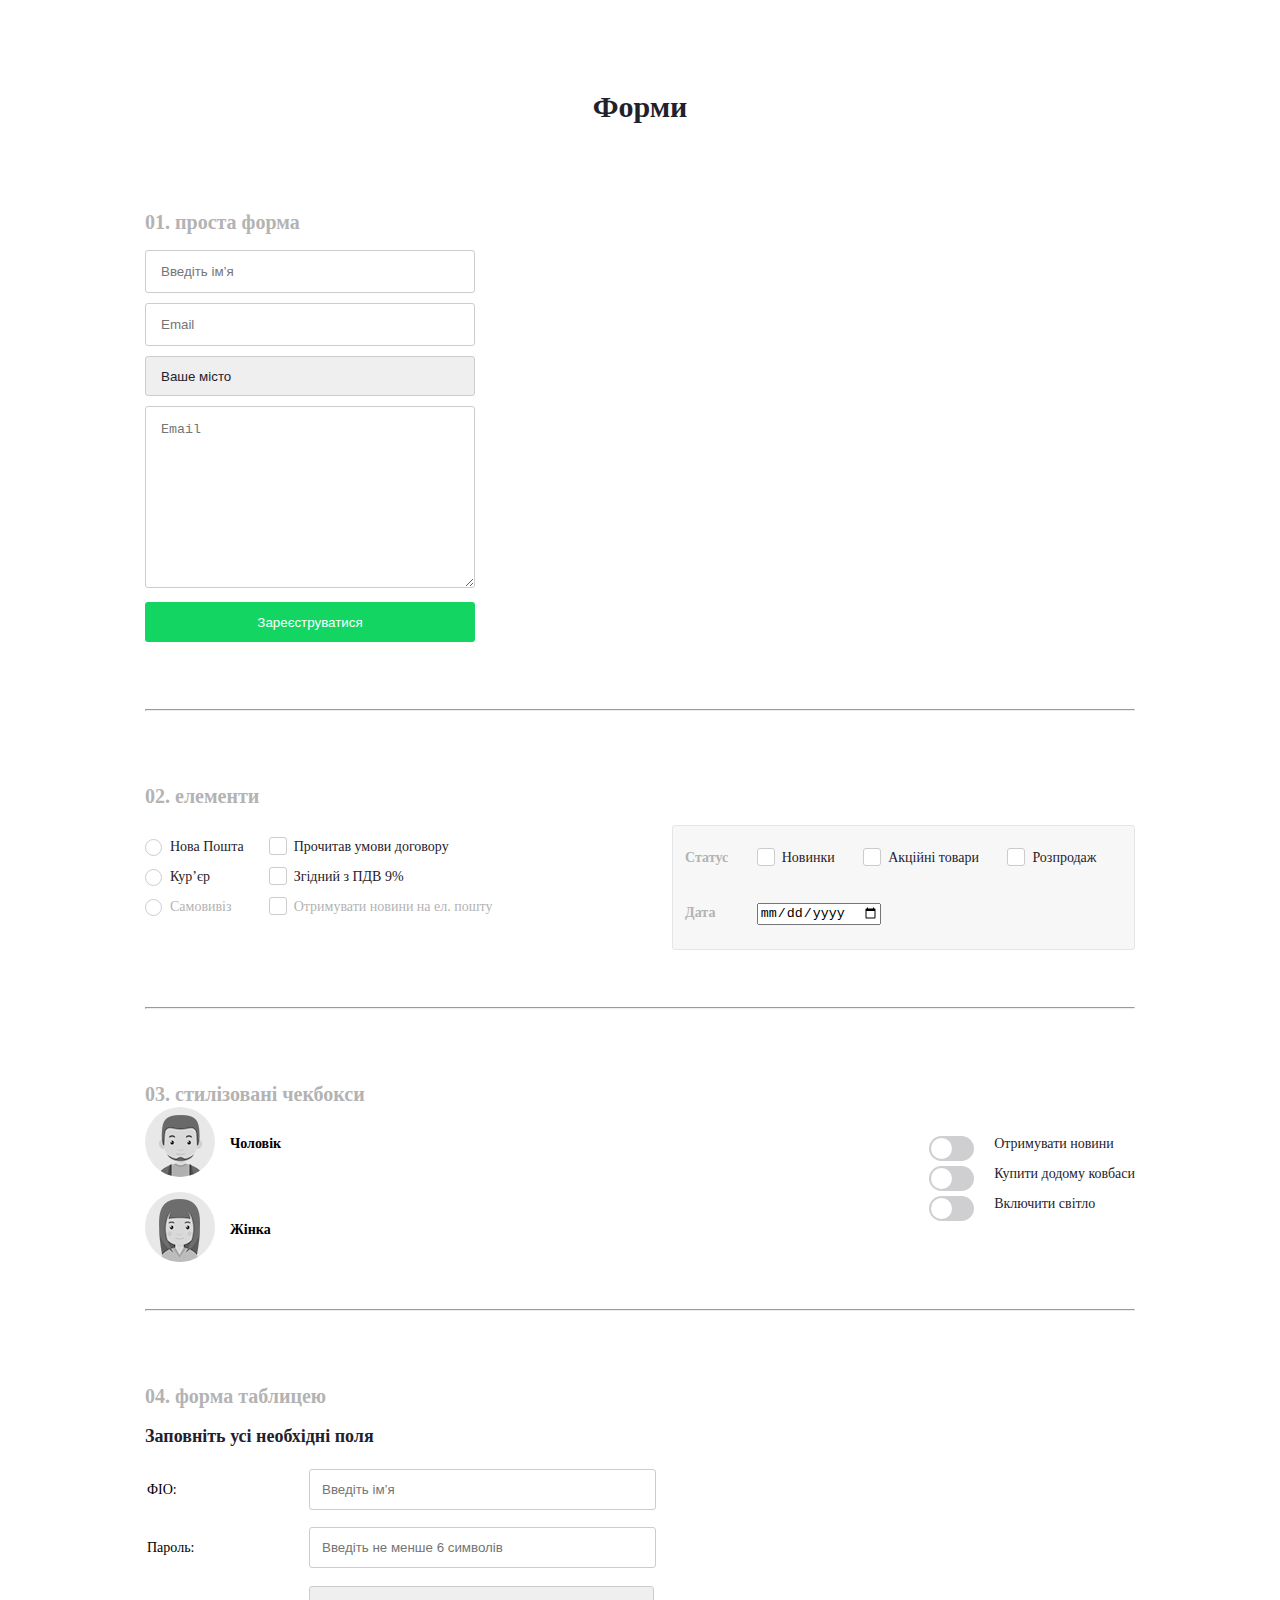
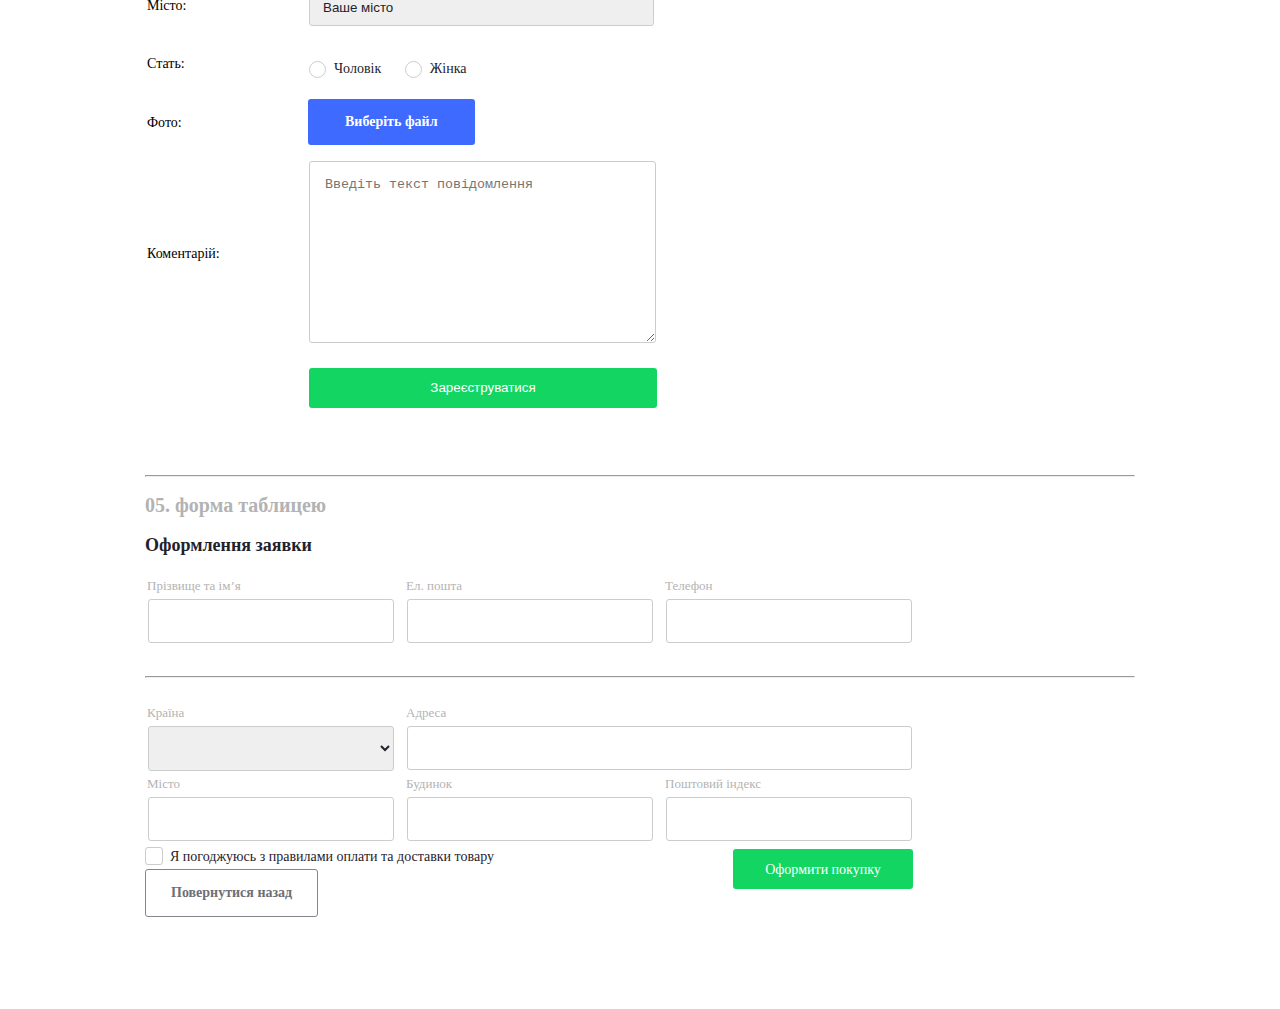
==== index.html @ abff8a88 "patch git" ====
<!DOCTYPE html>
<html lang="en">
<head>
  <meta charset="UTF-8">
  <meta name="viewport" content="width=device-width, initial-scale=1.0">
  <meta http-equiv="X-UA-Compatible" content="ie=edge">
  <link rel="stylesheet" href="css/style.css">
  <title>Form</title>
</head>
<body>
  <div class="wrapper">
    <main>
      <h1>Форми</h1>
      <div class="form_1">
        <h2>01. проста форма</h2>
        <form action="#" method="GET">
          <label><input type="text" maxlength="30" name="#" placeholder="Введіть ім’я"></label>
          <label><input type="mail" maxlength="30" name="mail" placeholder="Email"></label>
          <label>
            <select name="#" class="form_1-location">
              <option selected disabled>Ваше місто</option>
              <option>Пункт 1</option>
              <option>Пункт 2</option>
            </select>
          </label>
          <label><textarea name="form_1-textarea" cols="30" rows="10" maxlength="150" class="form_1-textarea" placeholder="Email"></textarea></label>
          <label><input type="submit" name="submit" class="form_1-submit" value="Зареєструватися"></label>
        </form>
      </div>
      <hr>
      <div class="form_2 clr">
        <h2>02. елементи</h2>
        <form action="#" method="GET" class=" form_2-radio left">
          <p><input type="radio" name="#" value="form_2-radio" class="radio-check" id="newpost"><label class="style-radio" for="newpost">Нова Пошта</label></p>
          <p><input type="radio" name="#" value="form_2-radio" class="radio-check" id="kyrer"><label class="style-radio" for="kyrer">Кур’єр</label></p>
          <p><input type="radio" name="#" value="form_2-radio" class="radio-check" id="samovuviz" disabled><label class="style-radio" for="samovuviz">Самовивіз</label></p>
        </form>
        <form action="#" method="GET" class="form_2-checkbox left">
          <p><input type="checkbox" name="#" value="form_2-checkbox" class="checkbox-check" id="reedymovdogovor"><label class="style-checkbox" for="reedymovdogovor">Прочитав умови договору</label></p>
          <p><input type="checkbox" name="#" value="form_2-checkbox" class="checkbox-check" id="agreepdv"><label class="style-checkbox" for="agreepdv">Згідний з ПДВ 9%</label></p>
          <p><input type="checkbox" name="#" value="form_2-checkbox" class="checkbox-check" id="takeemail" disabled><label class="style-checkbox" for="takeemail">Отримувати новини на ел. пошту</label></p>
        </form>
        <form action="#" method="GET" class="form_2-rightdate right">
          <fieldset class="date-inf">
            <p>Статус</p>
            <p>Дата</p>
          </fieldset>
          <fieldset>
            <p>
              <input type="checkbox" name="#" value="form_2-checkbox" class="checkbox-check" id="news"><label class="style-checkbox" for="news">Новинки</label>
              <input type="checkbox" name="#" value="form_2-checkbox" class="checkbox-check" id="akciunitovar"><label class="style-checkbox" for="akciunitovar">Акційні товари</label>
              <input type="checkbox" name="#" value="form_2-checkbox" class="checkbox-check" id="salle"><label class="style-checkbox" for="salle">Розпродаж</label>
            </p>
            <p>
              <input type="date"><label for=""></label>
            </p>
          </fieldset>
        </form>
      </div>
      <hr>
      <div class="form_3 clr">
        <h2>03. стилізовані чекбокси </h2>
        <form action="#"class="form_3-radio left">
          <p class="pmen"><input type="radio" name="#" value="form_3-radio" class="f3radio-check men" id="menradio"><label class="style-radio" for="menradio">Чоловік</label></p>
          <p class="pwomen"><input type="radio" name="#" value="form_3-radio" class="f3radio-check women" id="womenradio"><label class="style-radio" for="womenradio">Жінка</label></p>
        </form>
        <form action="#" method="GET" class=" form_3-checkbox right">
          <p><input  type="checkbox" name"getnuws" class="style-check" id="getnuws"><label for="getnuws">Отримувати новини</label></p>
          <p><input  type="checkbox" name"buyhomemeat" class="style-check" id="buyhomemeat"><label for="buyhomemeat">Купити додому ковбаси</label></p>
          <p><input  type="checkbox" name"turnonlight" class="style-check" id="turnonlight"><label for="turnonlight">Включити світло</label></p>
        </form>
      </div>
      <hr>
      <div class="form_4  form_1">
        <h2>04. форма таблицею</h2>
        <p>Заповніть усі необхідні поля</p>
        <form>
          <table class="f4table">
            <tbody>
              <tr>
                <td>ФІО:</td>
                <td>
                  <label><input type="text" maxlength="30" name="#" placeholder="Введіть ім’я"></label>
                </td>
              </tr>
              <tr>
                <td>Пароль:</td>
                <td>
                    <label><input type="text" maxlength="30" name="#" placeholder="Введіть не менше 6 символів"></label>
                </td>
              </tr>
              <tr>
                <td>Місто:</td>
                <td>
                  <label>
                    <select name="#" class="form_1-location">
                      <option selected disabled>Ваше місто</option>
                      <option>Хмельницький</option>
                      <option>Пункт 2</option>
                    </select>
                  </label>
                </td>
              </tr>
              <tr>
                <td>Стать:</td>
                <td>
                  <input type="radio" name="radio" value="form_2-radio" class="radio-check f4men" id="men"><label class="style-radio" for="men">Чоловік</label>
                  <input type="radio" name="radio" value="form_2-radio" class="radio-check" id="women"><label class="style-radio" for="women">Жінка</label>
                </td>
              </tr>
              <tr>
                <td>Фото:</td>
                <td class="suport">
                  <input type="file" name="file" class="f4download" id="dow"><label for="dow">Виберіть файл</label>
                </td>
              </tr>
              <tr>
                <td>Коментарій:</td>
                <td>
                  <label><textarea name="#" id="#" cols="30" rows="10" maxlength="150" class="form_1-textarea" placeholder="Введіть текст повідомлення"></textarea></label>
                </td>
              </tr>
              <tr>
                <td>&nbsp</td>
                <td>
                  <label><input type="submit" name="submit" class="form_1-submit f4submit" value="Зареєструватися"></label>
                </td>
              </tr>
            </tbody>
          </table>
        </form>
      </div>
      <hr>
      <div class="form_5">
        <h2>05. форма таблицею</h2>
        <p>Оформлення заявки</p>
        <form action="get">
          <table class="f5table_1">
            <tr>
              <td><input type="text" id="f5namelasname"><label for="f5namelasname">Прізвище та ім’я</label></td>
              <td><input type="mail" id="f5email"><label for="f5email">Ел. пошта</label></td>
              <td><input type="text" id="f5number"><label for="f5number">Телефон</label></td>
            </tr>
          </table>
          <hr>
          <table class="f5table_2">
            <tr>
              <td>
                  <select name="#" class="form_5-location" id="f5cantry">
                    <option selected disabled></option>
                    <option>Індонезія</option>
                    <option>Індонезія2</option>
                  </select>
                  <label for="f5cantry">Країна</label></td>
              <td colspan="2"><input type="text" id="f5adres" class="f5adres"><label for="f5adres">Адреса</label></td>
            </tr>
          </table>
          <table class="f5table_3">
            <tr>
              <td><input type="text" id="f5sity"><label for="f5sity">Місто</label></td>
              <td><input type="text" id="f5house"><label for="f5house">Будинок</label></td>
              <td><input type="text" id="f5postind"><label for="f5postind">Поштовий індекс</label></td>
            </tr>
          </table>
          <div class="suport f5p"><input type="checkbox" name="#" value="form_2-checkbox" class="checkbox-check" id="f5iagree"><label class="style-checkbox f5stule-chec" for="f5iagree">Я погоджуюсь з правилами оплати та доставки товару</label></div>
          <div class="suport f5div">
            <a href="#" class="getback left">Повернутися назад</a>
            <label class="form_5-submitlab"><input type="submit" name="submit5" class="form_5-submit form_1-submit right" value="Оформити покупку"></label>
          </div>
        </form>
      </div>
    </main>
  </div>
</body>
</html>
---- css/style.css ----
@font-face {
    font-family: 'Roboto Slab';
    src: url('RobotoSlab-Regular.eot');
    src: url('RobotoSlab-Regular.eot?#iefix') format('embedded-opentype'),
        url('RobotoSlab-Regular.woff2') format('woff2'),
        url('RobotoSlab-Regular.woff') format('woff'),
        url('RobotoSlab-Regular.ttf') format('truetype');
    font-weight: normal;
    font-style: normal;
}

@font-face {
    font-family: 'Roboto';
    src: url('Roboto-Regular.eot');
    src: url('Roboto-Regular.eot?#iefix') format('embedded-opentype'),
        url('Roboto-Regular.woff2') format('woff2'),
        url('Roboto-Regular.woff') format('woff'),
        url('Roboto-Regular.ttf') format('truetype');
    font-weight: normal;
    font-style: normal;
}
html{
  font-size: 14px;
}
body{
  margin: 0;
}
.wrapper{
  width: 990px;
  margin: 0 auto;
}
main{
  padding: 70px 0 140px;
}
.left{
  float: left;
}
.right{
  float: right;
}
.clr::after{
  content: "";
  display: block;
  clear: both;
}
h1{
  font-size: 30px;
  color: #1f222c;
  font-family: "Roboto Slab";
  font-weight: 700;
  text-align: center;
}
h2{
 font-size: 20px;
 letter-spacing: 0px;
 color: #b3b3b3;
 font-family: "Roboto";
 font-weight: 700;
}
.form_1,
.form_2,
.form_3{
  padding: 50px 0;
}
.form_1{
  width: 330px;
}
.form_1 form input,
.form_4 form input{
  width: 298px;
  padding: 13px 15px;
  margin-bottom: 10px;
  border: 1px solid #ccc;
  border-radius: 3px;
  color: #b3b3b3;
}
.form_1-location,
.form-location{
  width: 330px;
  height: 40px;
  padding: 0 15px;
  margin-bottom: 10px;
  border: 1px solid #ccc;
  border-radius: 3px;
  color: #1f222c;
  -webkit-appearance: none;
}
.form_1-textarea{
  padding: 15px;
  width: 298px;
  min-height: 100px;
  max-height: 150px;
  border: 1px solid #ccc;
  border-radius: 3px;
  color: #b3b3b3;
  margin-bottom: 10px;
  resize: vertical;

}
.form_1 form .form_1-submit{
  background-color: #12d661;
  border: 0;
  height: 40px;
  width: 330px;
  color: #fff;
}
.form_2 input{
  display: inline-block;
}
.form_2-radio input{
  margin-left: 10px;
}
.form_2-checkbox{
  margin-left: 25px;
}
.form_2-radio p:last-child label,
.form_2-checkbox p:last-child label{
  color: #b3b3b3;
}
.radio-check,
.checkbox-check,
.style-check,
.f3radio-check{
  visibility: hidden;
  position: absolute;
  z-index: -1;
}
.radio-check+label::before,
.checkbox-check+label::after,
.radio-check+label::after,
.checkbox-check+label::before,
.style-check+label::before,
.style-check+label::after{
  content: "";
  position: absolute;
}
.radio-check+label,
.checkbox-check+label,
.style-check+label{
  position: relative;
}
.radio-check+label,
.checkbox-check+label{
  padding-left: 25px;
  color: #1f222c;
  font-family: "Roboto";
}
.checkbox-check+label{
  margin-right: 25px;
}
.style-check+label{
  padding-left: 65px;
  font-size: 14px;
  color: #1f222c;
}
.style-check+label::before,
.style-check+label::after{
  transition: all 0.5s ease;
}
[type="radio"],
[type="checkbox"]{
  overflow: hidden;
}
.radio-check+label::before{
  width: 15px;
  height: 15px;
  left: 0;
  border-radius: 50%;
  border: 1px solid #cdcdcd;
}
.radio-check+label::after{
  width: 7px;
  height: 7px;
  top: 5px;
  left: 5px;
  border-radius: 50%;
}
.checkbox-check+label::before{
  width: 16px;
  height: 16px;
  top: -2px;
  left: 0;
  border-radius: 3px;
  border: 1px solid #ccc;
  background-color: #fff;
}
.checkbox-check+label::after{
  width: 8.5px;
  height: 5px;
  top: 2px;
  left: 4px;
}
.checkbox-check:checked+label::after{
  visibility: visible;
  transform: rotate(-45deg);
  border-left:  1.5px solid #426dff;
  border-bottom:  1.5px solid #426dff;
}
.checkbox-check:checked+label::before{
  border: 1px solid #426dff;
}
.radio-check:checked+label::after{
  visibility: visible;
  background-color: #426dff;
}
.radio-check:checked+label::before{
  border: 1px solid #426dff;
}
.style-check+label::before{
  width: 45px;
  height: 25px;
  left: 0;
  background-color: #cfcfd1;
  border-radius: 25px;
}
.style-check+label::after{
  width: 21px;
  height: 21px;
  top: 2px;
  left: 2px;
  background-color: white;
  border-radius: 50%;
}
.style-check:checked+label::after{
  background-color: white;
  left: 22px;
}
.style-check:checked+label::before{
  background-color: #3e6aff;
}
.form_2-rightdate{
  border: 1px solid #e5e5e5;
  border-radius: 3px;
  background-color: #f7f7f7;
}
.form_2-rightdate fieldset{
  display: inline-block;
  border: 0;
}
.form_2-rightdate  p{
  margin: 0;
  line-height: 55px;
}
.date-inf{
  color: #b3b3b3;
  font-family: "Roboto";
  font-weight: 700;
}
.form_2-rightdate
.background{
  position: absolute;
  left: 0;
  background-color: #222;
  width: 100vw;
  height: 100vw;
  z-index: -2;
  transition: background 3s ease;
}
.pmen{
  margin-bottom: 70px;
}
.f3radio-check+label{
  padding-left: 85px;
  font-weight: bold;
}
.men+label::before{
  content: "";
  position: absolute;
  width: 70px;
  height: 70px;
  left: 0;
  top: -15px;
  background-image: url(../images/men.png);
}
.women+label::before{
  content: "";
  position: absolute;
  width: 70px;
  height: 70px;
  left: 0;
  top: 70px;
  background-image: url(../images/women.png);
}
.men:checked+label::before{
    background-image: url(../images/men_color.png);
}
.women:checked+label::before{
  background-image: url(../images/women_color.png);
}
.form_4 p{
  font-size: 18px;
  color: #1f222c;
  font-family: "Roboto";
  font-weight: 700;
}
.f4table{
  width: 515px;
}
.f4table tr{
  margin-bottom: 15px;
}
.f4table td:nth-child(2n+1) {
  padding: 15px 0 25px;
  width: 165px;
}
.form_4 .f4table input{
  padding: 12px;
  width :92.3%;
}
.f4men+label{
  margin-right: 20px;
}
.form_4 .f4table textarea{
  width :315px;
}
.form_4 .f4table select{
  width :345px;
  padding: 13px;
}
.form_3-radio,
.suport,
.form_5 td,
.form_5 .form_5-submitlab{
  position: relative;
}
.f4download{
  visibility: hidden;
}
.f4download+label{
  position: absolute;
  padding: 15px 37px;
  left: 0;
  top: 0;
  border-radius: 3px;
  color: #fff;
  font-family: "Roboto";
  font-weight: 700;
  background: #3e6aff;
}
.form_4 .f4table .f4submit{
  width: 348px;
  margin: 0;
}
.form_5>p{
  font-size: 18px;
  color: #1f222c;
  font-family: "Roboto";
  font-weight: 700;
}
.f5table_1{
  margin: 40px 0 30px;
}
.f5table_2{
  margin: 45px 0 20px;
}
.f5table_3{
  margin: 20px 0 25px;
}
.form_5 td{
  padding-right: 10px;
}
.form_5 input,
.form_5 select{
  padding: 13px;
  border: 1px solid #ccc;
  border-radius: 3px;
  font-size: 14px;
  color: #1f222c;
  font-family: "Roboto";
  font-weight: 400;
  width: 218px;
}
.form_5 select{
  width: 246px;
}
.form_5 label{
  position: absolute;
  font-size: 13px;
  color: #b3b3b3;
  font-family: "Roboto";
  font-weight: 400;
  left: 0;
  top: -20px;
}
.form_5 .f5adres{
  width: 477px;
}
.form_5 .f5stule-chec{
  font-size: 14px;
  color: #1f222c;
}
.f5p{
  width: 100%;
}
.f5div{
  width: 768px;
}
.getback{
  padding: 15px 25px;
  text-decoration: none;
  font-size: 14px;
  color: #6e6f77;
  font-family: "Roboto";
  font-weight: 700;
  border: 1px solid #84868d;
  border-radius: 3px;
}
.form_5 .form_5-submit{
  width: 180px;
  background-color: #12d661;
  border: 0;
  height: 40px;
  color: #fff;
}
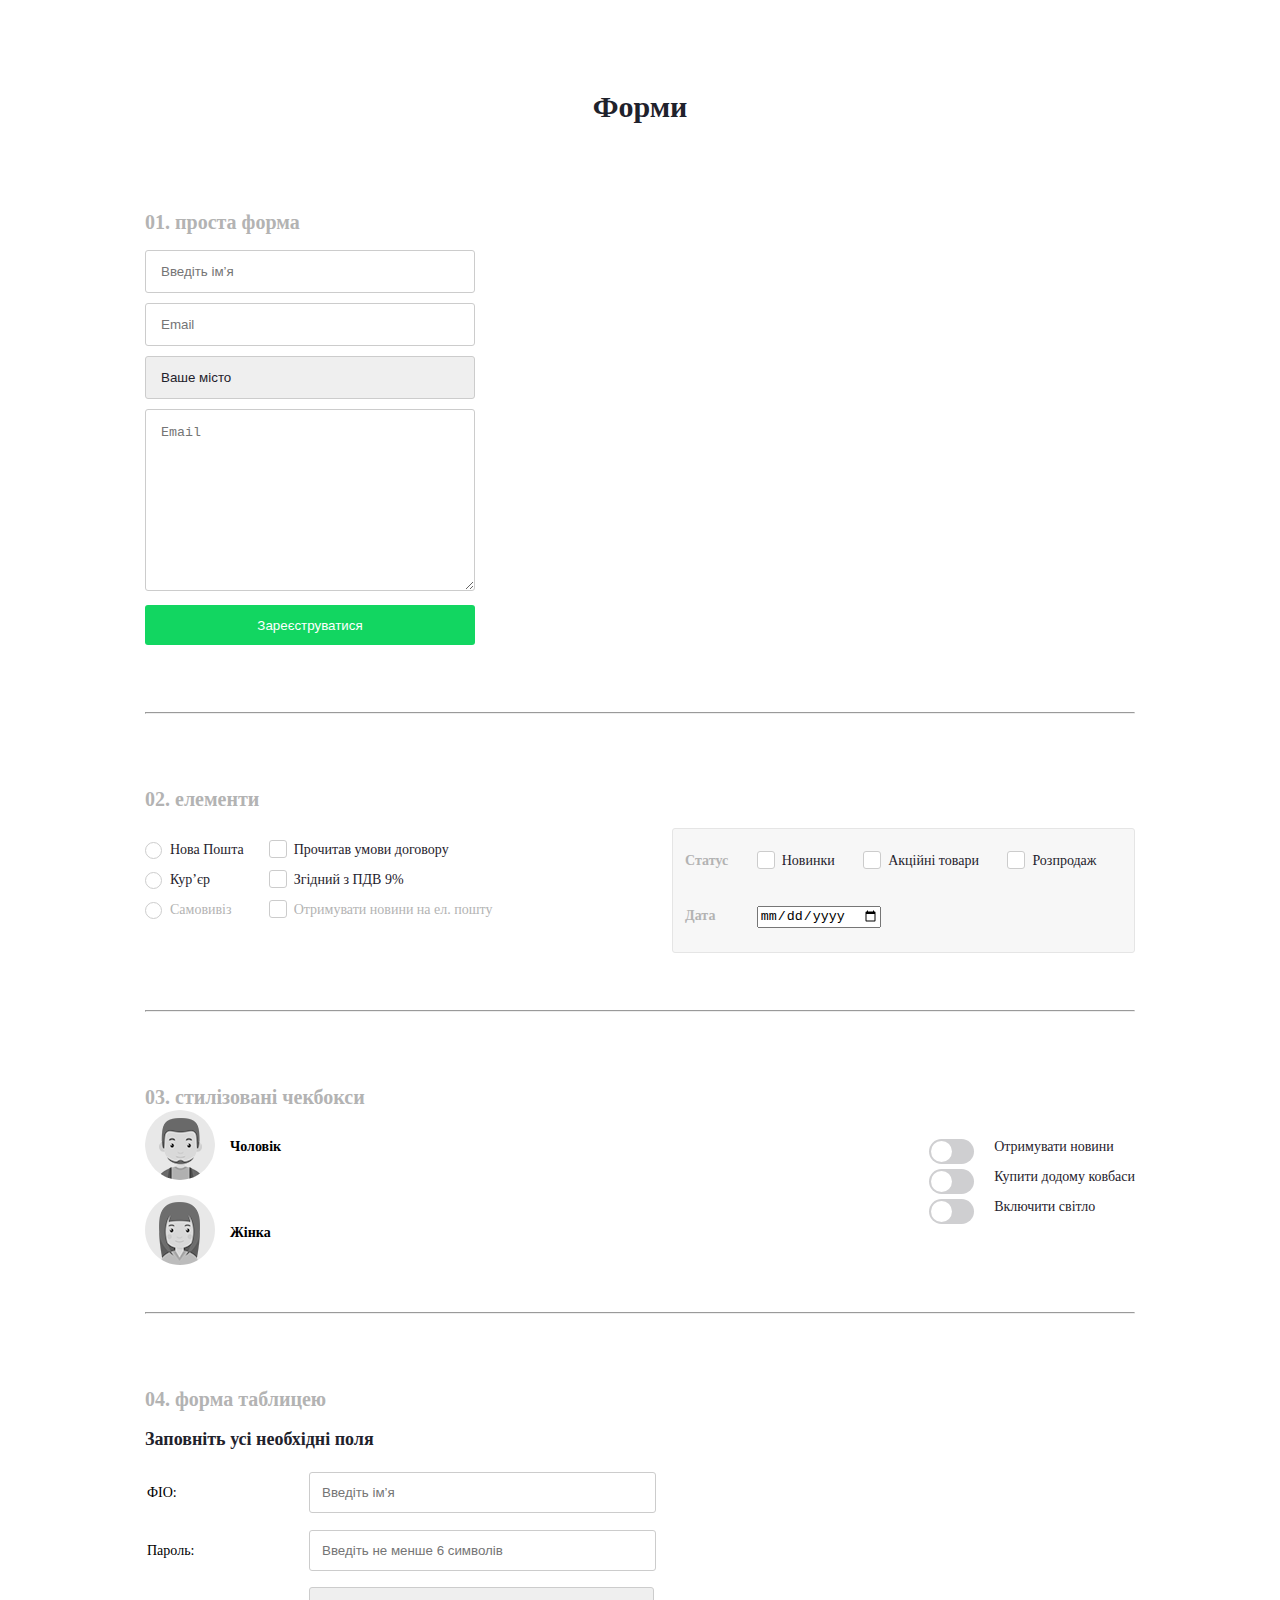
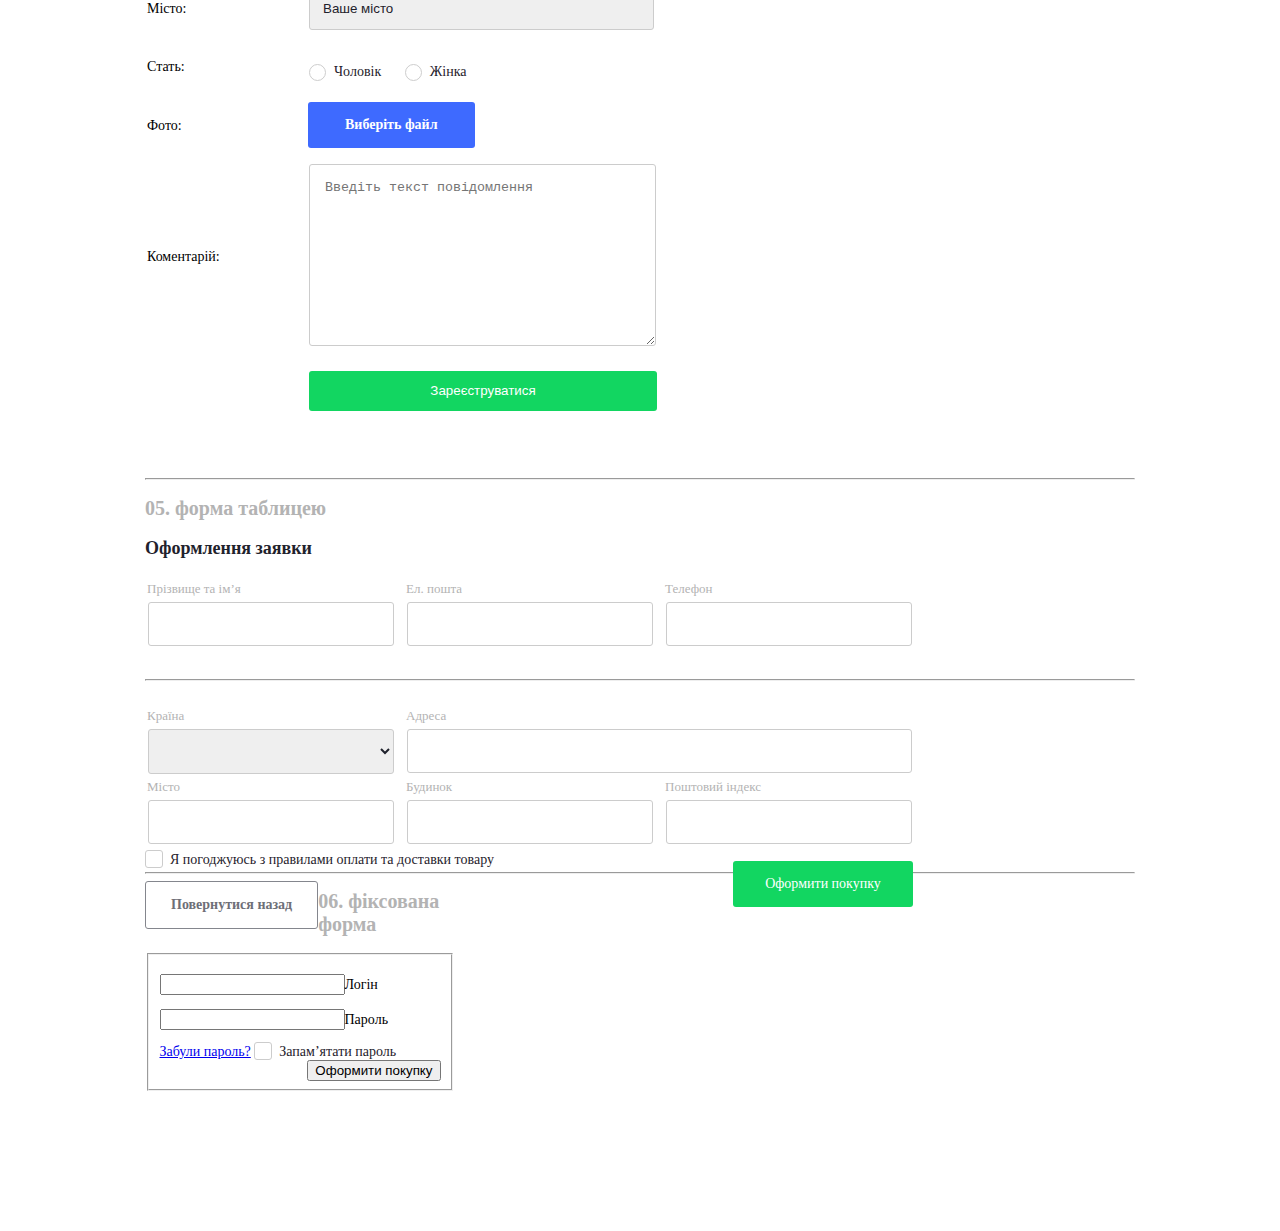
==== commit efb43f66: "costil" ====
--- a/index.html
+++ b/index.html
@@ -52,7 +52,7 @@
               <input type="checkbox" name="#" value="form_2-checkbox" class="checkbox-check" id="salle"><label class="style-checkbox" for="salle">Розпродаж</label>
             </p>
             <p>
-              <input type="date"><label for=""></label>
+              <input type="date"><label for="#"></label>
             </p>
           </fieldset>
         </form>
@@ -163,10 +163,24 @@
             </tr>
           </table>
           <div class="suport f5p"><input type="checkbox" name="#" value="form_2-checkbox" class="checkbox-check" id="f5iagree"><label class="style-checkbox f5stule-chec" for="f5iagree">Я погоджуюсь з правилами оплати та доставки товару</label></div>
+          <hr>
           <div class="suport f5div">
             <a href="#" class="getback left">Повернутися назад</a>
             <label class="form_5-submitlab"><input type="submit" name="submit5" class="form_5-submit form_1-submit right" value="Оформити покупку"></label>
           </div>
+        </form>
+      </div
+      >
+      <div class="form_6">
+        <h2>06. фіксована форма</h2>
+        <form action="post">
+          <fieldset>
+            <p><input type="text" maxlength="30" name="#"><label for="">Логін</label></p>
+            <p><input type="mail" maxlength="30" name="mail"><label>Пароль</label></p>
+            <a href="#">Забули пароль?</a>
+            <input type="checkbox" name="#" value="form_2-checkbox" class="checkbox-check" id="f6rem"><label class="style-checkbox f5stule-chec" for="f6rem">Запам’ятати пароль</label>
+            <label class="form_5-submitlab"><input type="submit" name="submit5" class="form_5-submit form_1-submit right" value="Оформити покупку"></label>
+          </fieldset>
         </form>
       </div>
     </main>
--- a/css/style.css
+++ b/css/style.css
@@ -32,6 +32,9 @@
 main{
   padding: 70px 0 140px;
 }
+hr{
+  background: #e9e9e9;
+}
 .left{
   float: left;
 }
@@ -77,8 +80,7 @@
 .form_1-location,
 .form-location{
   width: 330px;
-  height: 40px;
-  padding: 0 15px;
+  padding: 13px 15px;
   margin-bottom: 10px;
   border: 1px solid #ccc;
   border-radius: 3px;
@@ -389,10 +391,13 @@
   font-size: 14px;
   color: #1f222c;
 }
-.f5p{
+.form_5 .f5table_3{
+  margin-bottom: 25px;
+}
+.form_5 .f5p{
   width: 100%;
 }
-.f5div{
+.form_5 .f5div{
   width: 768px;
 }
 .getback{
@@ -407,8 +412,12 @@
 }
 .form_5 .form_5-submit{
   width: 180px;
+  padding: 15px 0;
+  top: 0;
+  color: #fff;
   background-color: #12d661;
   border: 0;
-  height: 40px;
-  color: #fff;
-}
+}
+.form_6{
+  width: 310px;
+}
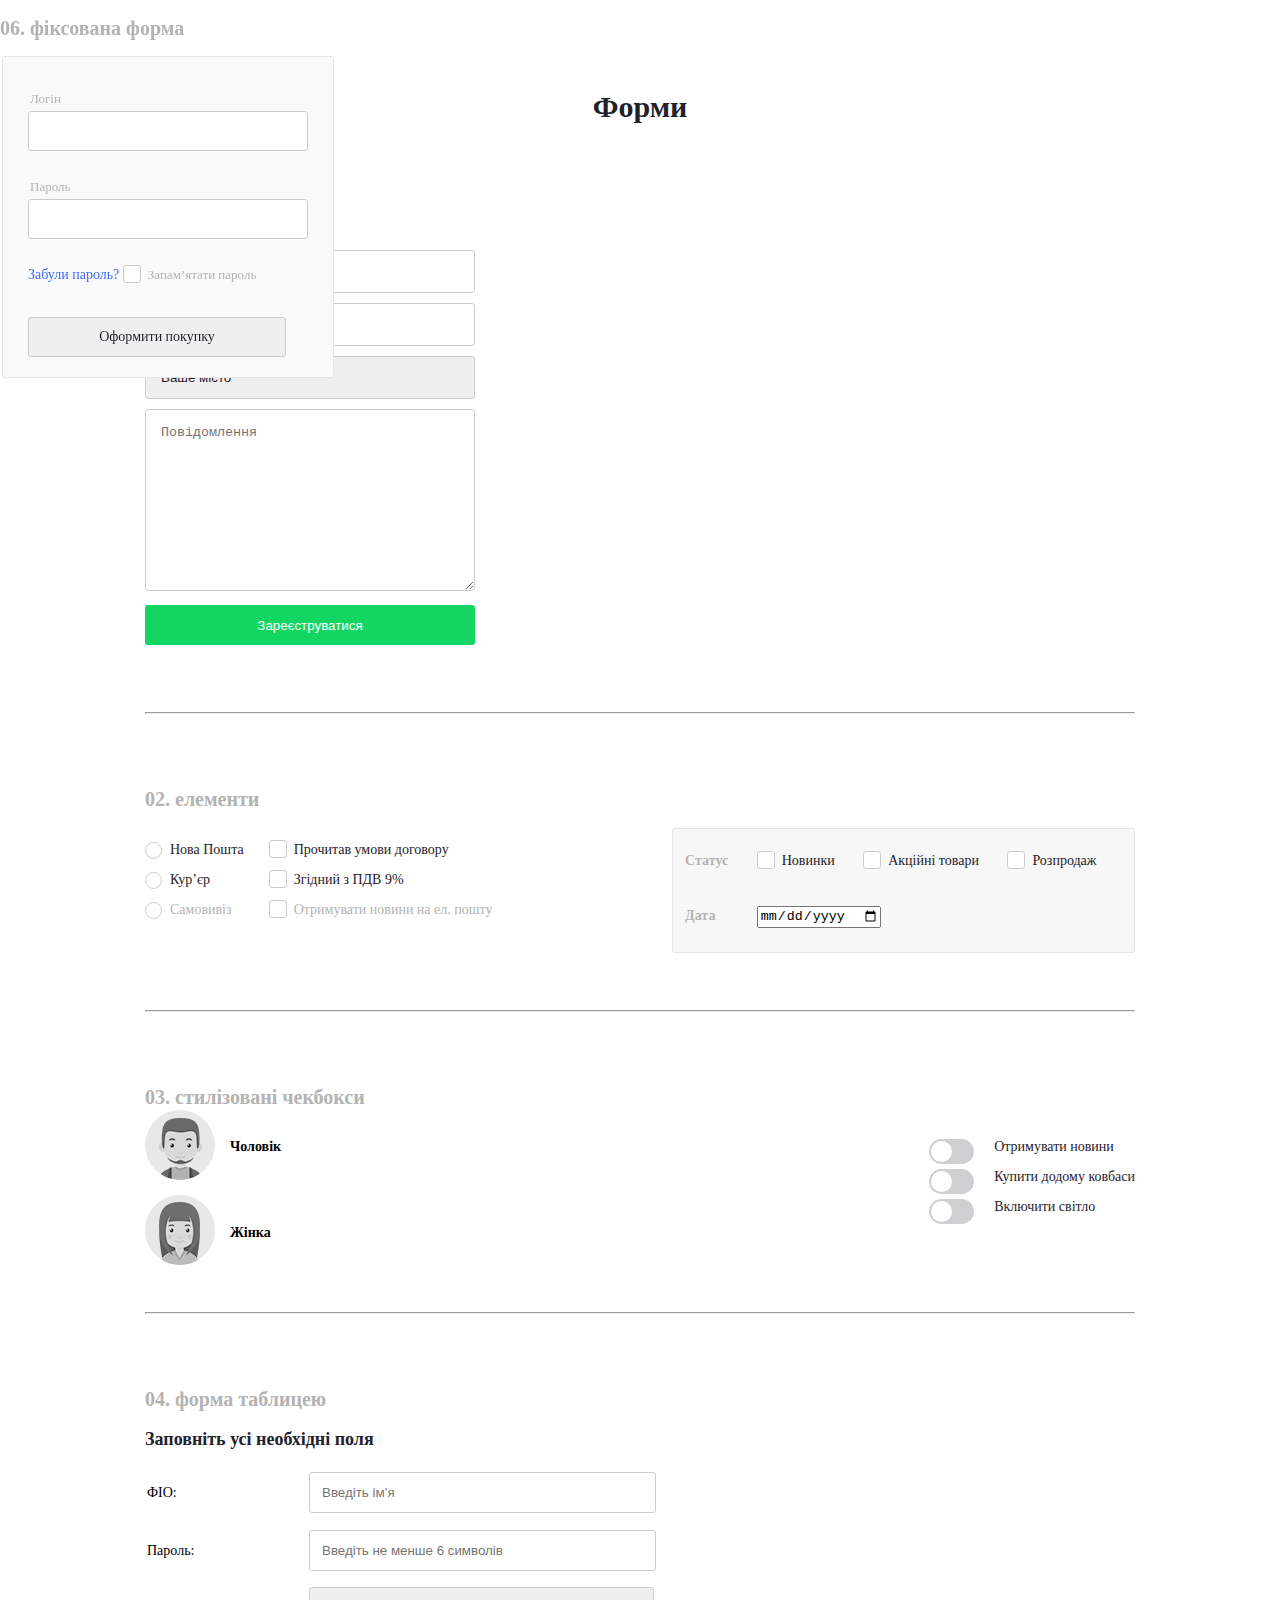
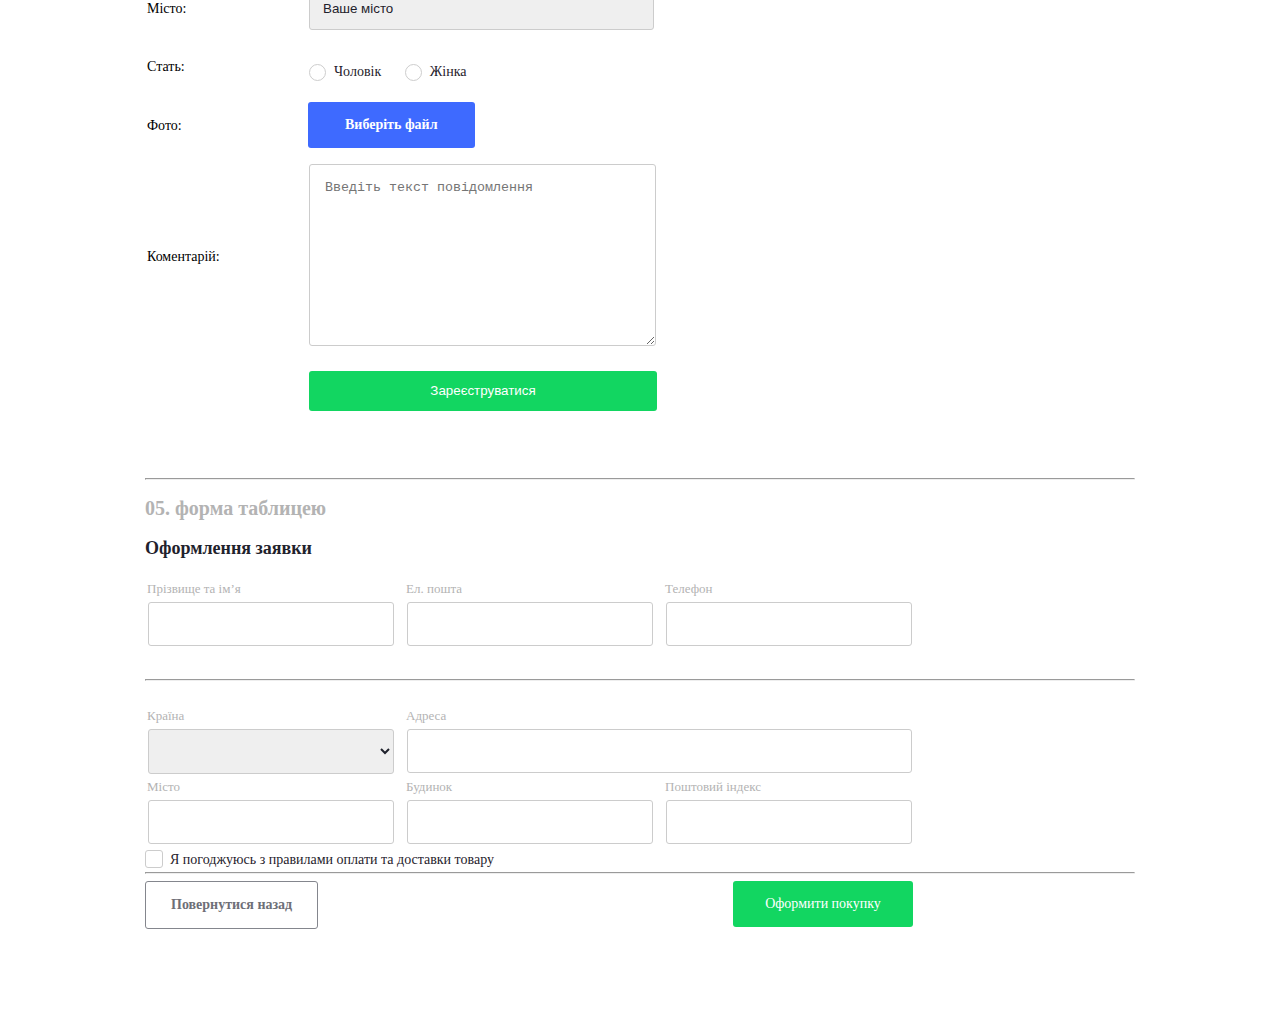
==== commit 57f2c5e2: "menu6" ====
--- a/index.html
+++ b/index.html
@@ -13,87 +13,91 @@
       <h1>Форми</h1>
       <div class="form_1">
         <h2>01. проста форма</h2>
-        <form action="#" method="GET">
+        <form action="send.php" method="post">
           <label><input type="text" maxlength="30" name="#" placeholder="Введіть ім’я"></label>
-          <label><input type="mail" maxlength="30" name="mail" placeholder="Email"></label>
+          <label><input type="email" maxlength="30" name="mail" placeholder="Email"></label>
           <label>
-            <select name="#" class="form_1-location">
+            <select name="f1location" class="form_1-location">
               <option selected disabled>Ваше місто</option>
-              <option>Пункт 1</option>
-              <option>Пункт 2</option>
+              <option value="1">Пункт 1</option>
+              <option value="2">Пункт 2</option>
             </select>
           </label>
-          <label><textarea name="form_1-textarea" cols="30" rows="10" maxlength="150" class="form_1-textarea" placeholder="Email"></textarea></label>
+          <label><textarea name="form_1-textarea" cols="30" rows="10" maxlength="150" class="form_1-textarea" placeholder="Повідомлення"></textarea></label>
           <label><input type="submit" name="submit" class="form_1-submit" value="Зареєструватися"></label>
         </form>
       </div>
       <hr>
       <div class="form_2 clr">
         <h2>02. елементи</h2>
-        <form action="#" method="GET" class=" form_2-radio left">
-          <p><input type="radio" name="#" value="form_2-radio" class="radio-check" id="newpost"><label class="style-radio" for="newpost">Нова Пошта</label></p>
-          <p><input type="radio" name="#" value="form_2-radio" class="radio-check" id="kyrer"><label class="style-radio" for="kyrer">Кур’єр</label></p>
-          <p><input type="radio" name="#" value="form_2-radio" class="radio-check" id="samovuviz" disabled><label class="style-radio" for="samovuviz">Самовивіз</label></p>
-        </form>
-        <form action="#" method="GET" class="form_2-checkbox left">
-          <p><input type="checkbox" name="#" value="form_2-checkbox" class="checkbox-check" id="reedymovdogovor"><label class="style-checkbox" for="reedymovdogovor">Прочитав умови договору</label></p>
-          <p><input type="checkbox" name="#" value="form_2-checkbox" class="checkbox-check" id="agreepdv"><label class="style-checkbox" for="agreepdv">Згідний з ПДВ 9%</label></p>
-          <p><input type="checkbox" name="#" value="form_2-checkbox" class="checkbox-check" id="takeemail" disabled><label class="style-checkbox" for="takeemail">Отримувати новини на ел. пошту</label></p>
-        </form>
-        <form action="#" method="GET" class="form_2-rightdate right">
-          <fieldset class="date-inf">
-            <p>Статус</p>
-            <p>Дата</p>
-          </fieldset>
-          <fieldset>
-            <p>
-              <input type="checkbox" name="#" value="form_2-checkbox" class="checkbox-check" id="news"><label class="style-checkbox" for="news">Новинки</label>
-              <input type="checkbox" name="#" value="form_2-checkbox" class="checkbox-check" id="akciunitovar"><label class="style-checkbox" for="akciunitovar">Акційні товари</label>
-              <input type="checkbox" name="#" value="form_2-checkbox" class="checkbox-check" id="salle"><label class="style-checkbox" for="salle">Розпродаж</label>
-            </p>
-            <p>
-              <input type="date"><label for="#"></label>
-            </p>
-          </fieldset>
+        <form action="send.php" method="get">
+          <div class="form_2-radio left">
+            <p><input type="radio" name="#" value="form_2-radio" class="radio-check" id="newpost"><label class="style-radio" for="newpost">Нова Пошта</label></p>
+            <p><input type="radio" name="#" value="form_2-radio" class="radio-check" id="kyrer"><label class="style-radio" for="kyrer">Кур’єр</label></p>
+            <p><input type="radio" name="#" value="form_2-radio" class="radio-check" id="samovuviz" disabled><label class="style-radio" for="samovuviz">Самовивіз</label></p>
+          </div>
+          <div class="form_2-checkbox left">
+            <p><input type="checkbox" name="#" value="form_2-checkbox" class="checkbox-check" id="reedymovdogovor"><label class="style-checkbox" for="reedymovdogovor">Прочитав умови договору</label></p>
+            <p><input type="checkbox" name="#" value="form_2-checkbox" class="checkbox-check" id="agreepdv"><label class="style-checkbox" for="agreepdv">Згідний з ПДВ 9%</label></p>
+            <p><input type="checkbox" name="#" value="form_2-checkbox" class="checkbox-check" id="takeemail" disabled><label class="style-checkbox" for="takeemail">Отримувати новини на ел. пошту</label></p>
+          </div>
+          <div class="form_2-rightdate right">
+            <fieldset class="date-inf">
+              <p>Статус</p>
+              <p>Дата</p>
+            </fieldset>
+            <fieldset>
+              <p>
+                <input type="checkbox" name="#" value="form_2-checkbox" class="checkbox-check" id="news"><label class="style-checkbox" for="news">Новинки</label>
+                <input type="checkbox" name="#" value="form_2-checkbox" class="checkbox-check" id="akciunitovar"><label class="style-checkbox" for="akciunitovar">Акційні товари</label>
+                <input type="checkbox" name="#" value="form_2-checkbox" class="checkbox-check" id="salle"><label class="style-checkbox" for="salle">Розпродаж</label>
+              </p>
+              <p>
+                <input type="date"><label></label>
+              </p>
+            </fieldset>
+          </div>
         </form>
       </div>
       <hr>
       <div class="form_3 clr">
-        <h2>03. стилізовані чекбокси </h2>
-        <form action="#"class="form_3-radio left">
-          <p class="pmen"><input type="radio" name="#" value="form_3-radio" class="f3radio-check men" id="menradio"><label class="style-radio" for="menradio">Чоловік</label></p>
-          <p class="pwomen"><input type="radio" name="#" value="form_3-radio" class="f3radio-check women" id="womenradio"><label class="style-radio" for="womenradio">Жінка</label></p>
-        </form>
-        <form action="#" method="GET" class=" form_3-checkbox right">
-          <p><input  type="checkbox" name"getnuws" class="style-check" id="getnuws"><label for="getnuws">Отримувати новини</label></p>
-          <p><input  type="checkbox" name"buyhomemeat" class="style-check" id="buyhomemeat"><label for="buyhomemeat">Купити додому ковбаси</label></p>
-          <p><input  type="checkbox" name"turnonlight" class="style-check" id="turnonlight"><label for="turnonlight">Включити світло</label></p>
+        <h2>03. стилізовані чекбокси</h2>
+        <form action="send.php" method="get">
+          <div class="form_3-radio left">
+            <p class="pmen"><input type="radio" name="#" value="form_3-radio" class="f3radio-check men" id="menradio"><label class="style-radio" for="menradio">Чоловік</label></p>
+            <p class="pwomen"><input type="radio" name="#" value="form_3-radio" class="f3radio-check women" id="womenradio"><label class="style-radio" for="womenradio">Жінка</label></p>
+          </div>
+          <div action="send.php" method="GET" class=" form_3-checkbox right">
+            <p><input  type="checkbox" name="getnews" class="style-check" id="getnews"><label for="getnews">Отримувати новини</label></p>
+            <p><input  type="checkbox" name="buyhomemeat" class="style-check" id="buyhomemeat"><label for="buyhomemeat">Купити додому ковбаси</label></p>
+            <p><input  type="checkbox" name="turnonlight" class="style-check" id="turnonlight"><label for="turnonlight">Включити світло</label></p>
+          </div>
         </form>
       </div>
       <hr>
       <div class="form_4  form_1">
         <h2>04. форма таблицею</h2>
         <p>Заповніть усі необхідні поля</p>
-        <form>
+        <form action="send.php" method="post">
           <table class="f4table">
             <tbody>
               <tr>
-                <td>ФІО:</td>
+                <td><label for="f4name">ФІО:</label></td>
                 <td>
-                  <label><input type="text" maxlength="30" name="#" placeholder="Введіть ім’я"></label>
+                  <input type="text" maxlength="30" name="vaditname" id="f4name" placeholder="Введіть ім’я">
                 </td>
               </tr>
               <tr>
-                <td>Пароль:</td>
+                <td><label for="f4enter">Пароль:</label></td>
                 <td>
-                    <label><input type="text" maxlength="30" name="#" placeholder="Введіть не менше 6 символів"></label>
+                    <input type="text" maxlength="30" name="enter6simvol" id="f4enter" placeholder="Введіть не менше 6 символів">
                 </td>
               </tr>
               <tr>
-                <td>Місто:</td>
+                <td><label for="f4location">Місто:</label></td>
                 <td>
                   <label>
-                    <select name="#" class="form_1-location">
+                    <select name="f4yourloc" id="f4location" class="form_1-location">
                       <option selected disabled>Ваше місто</option>
                       <option>Хмельницький</option>
                       <option>Пункт 2</option>
@@ -109,19 +113,19 @@
                 </td>
               </tr>
               <tr>
-                <td>Фото:</td>
+                <td><label for="dow">Фото:</label></td>
                 <td class="suport">
                   <input type="file" name="file" class="f4download" id="dow"><label for="dow">Виберіть файл</label>
                 </td>
               </tr>
               <tr>
-                <td>Коментарій:</td>
+                <td><label for="f4are">Коментарій:</label></td>
                 <td>
-                  <label><textarea name="#" id="#" cols="30" rows="10" maxlength="150" class="form_1-textarea" placeholder="Введіть текст повідомлення"></textarea></label>
+                  <textarea name="textarea" id="f4are" cols="30" rows="10" maxlength="150" class="form_1-textarea" placeholder="Введіть текст повідомлення"></textarea>
                 </td>
               </tr>
               <tr>
-                <td>&nbsp</td>
+                <td>&nbsp;</td>
                 <td>
                   <label><input type="submit" name="submit" class="form_1-submit f4submit" value="Зареєструватися"></label>
                 </td>
@@ -134,11 +138,11 @@
       <div class="form_5">
         <h2>05. форма таблицею</h2>
         <p>Оформлення заявки</p>
-        <form action="get">
+        <form action="send.php" method="post">
           <table class="f5table_1">
             <tr>
               <td><input type="text" id="f5namelasname"><label for="f5namelasname">Прізвище та ім’я</label></td>
-              <td><input type="mail" id="f5email"><label for="f5email">Ел. пошта</label></td>
+              <td><input type="email" id="f5email"><label for="f5email">Ел. пошта</label></td>
               <td><input type="text" id="f5number"><label for="f5number">Телефон</label></td>
             </tr>
           </table>
@@ -147,12 +151,12 @@
             <tr>
               <td>
                   <select name="#" class="form_5-location" id="f5cantry">
-                    <option selected disabled></option>
+                    <option selected disabled>&nbsp;</option>
                     <option>Індонезія</option>
                     <option>Індонезія2</option>
                   </select>
                   <label for="f5cantry">Країна</label></td>
-              <td colspan="2"><input type="text" id="f5adres" class="f5adres"><label for="f5adres">Адреса</label></td>
+              <td><input type="text" id="f5adres" class="f5adres"><label for="f5adres">Адреса</label></td>
             </tr>
           </table>
           <table class="f5table_3">
@@ -169,17 +173,16 @@
             <label class="form_5-submitlab"><input type="submit" name="submit5" class="form_5-submit form_1-submit right" value="Оформити покупку"></label>
           </div>
         </form>
-      </div
-      >
+      </div>
       <div class="form_6">
         <h2>06. фіксована форма</h2>
-        <form action="post">
+        <form action="send.php">
           <fieldset>
-            <p><input type="text" maxlength="30" name="#"><label for="">Логін</label></p>
-            <p><input type="mail" maxlength="30" name="mail"><label>Пароль</label></p>
-            <a href="#">Забули пароль?</a>
-            <input type="checkbox" name="#" value="form_2-checkbox" class="checkbox-check" id="f6rem"><label class="style-checkbox f5stule-chec" for="f6rem">Запам’ятати пароль</label>
-            <label class="form_5-submitlab"><input type="submit" name="submit5" class="form_5-submit form_1-submit right" value="Оформити покупку"></label>
+            <p class="suport"><input type="text" maxlength="30" name="#" id="login" ><label for="login" class="f6absol">Логін</label></p>
+            <p class="suport"><input type="email" maxlength="30" name="mail" id="password"><label for="password" class="f6absol">Пароль</label></p>
+            <p><a href="#">Забули пароль?</a></p>
+            <p class="f6checkb"><input type="checkbox" name="#" value="form_2-checkbox" class="checkbox-check" id="f6rem"><label class="style-checkbox f5stule-chec" for="f6rem">Запам’ятати пароль</label></p>
+            <label class="form_5-submitlab"><input type="submit" name="submit5" class="form_5-submit form_1-submit" value="Оформити покупку"></label>
           </fieldset>
         </form>
       </div>
--- a/css/style.css
+++ b/css/style.css
@@ -24,6 +24,7 @@
 }
 body{
   margin: 0;
+  overflow-x: hidden;
 }
 .wrapper{
   width: 990px;
@@ -324,6 +325,7 @@
 .form_5 td,
 .form_5 .form_5-submitlab{
   position: relative;
+  top: 0;
 }
 .f4download{
   visibility: hidden;
@@ -362,7 +364,8 @@
   padding-right: 10px;
 }
 .form_5 input,
-.form_5 select{
+.form_5 select,
+.form_6 input{
   padding: 13px;
   border: 1px solid #ccc;
   border-radius: 3px;
@@ -420,4 +423,42 @@
 }
 .form_6{
   width: 310px;
-}
+  position: fixed;
+  left: 0;
+  top: 0;
+}
+.form_6 p{
+  display: inline-block;
+}
+.form_6 fieldset{
+  background: #fafafa;
+  border: 1px solid #e5e5e5;
+  border-radius: 3px;
+  padding: 20px 25px;
+}
+.form_6 input{
+  width: 258px;
+  padding: 11px 10px;
+  margin: 20px 0 0;
+}
+.form_6 label{
+  font-size: 13px;
+  color: #b3b3b3;
+  font-family: "Roboto";
+  font-weight: 400;
+}
+.f6absol{
+  position: absolute;
+  left: 2px;
+  top: 0;
+}
+.form_6 a{
+  color: #3e6aff;
+  text-decoration: none;
+}
+ .form_6 .f6checkb{
+  margin: 12px 0;
+}
+.form_6>.form_5-submit{
+  margin: 0;
+}
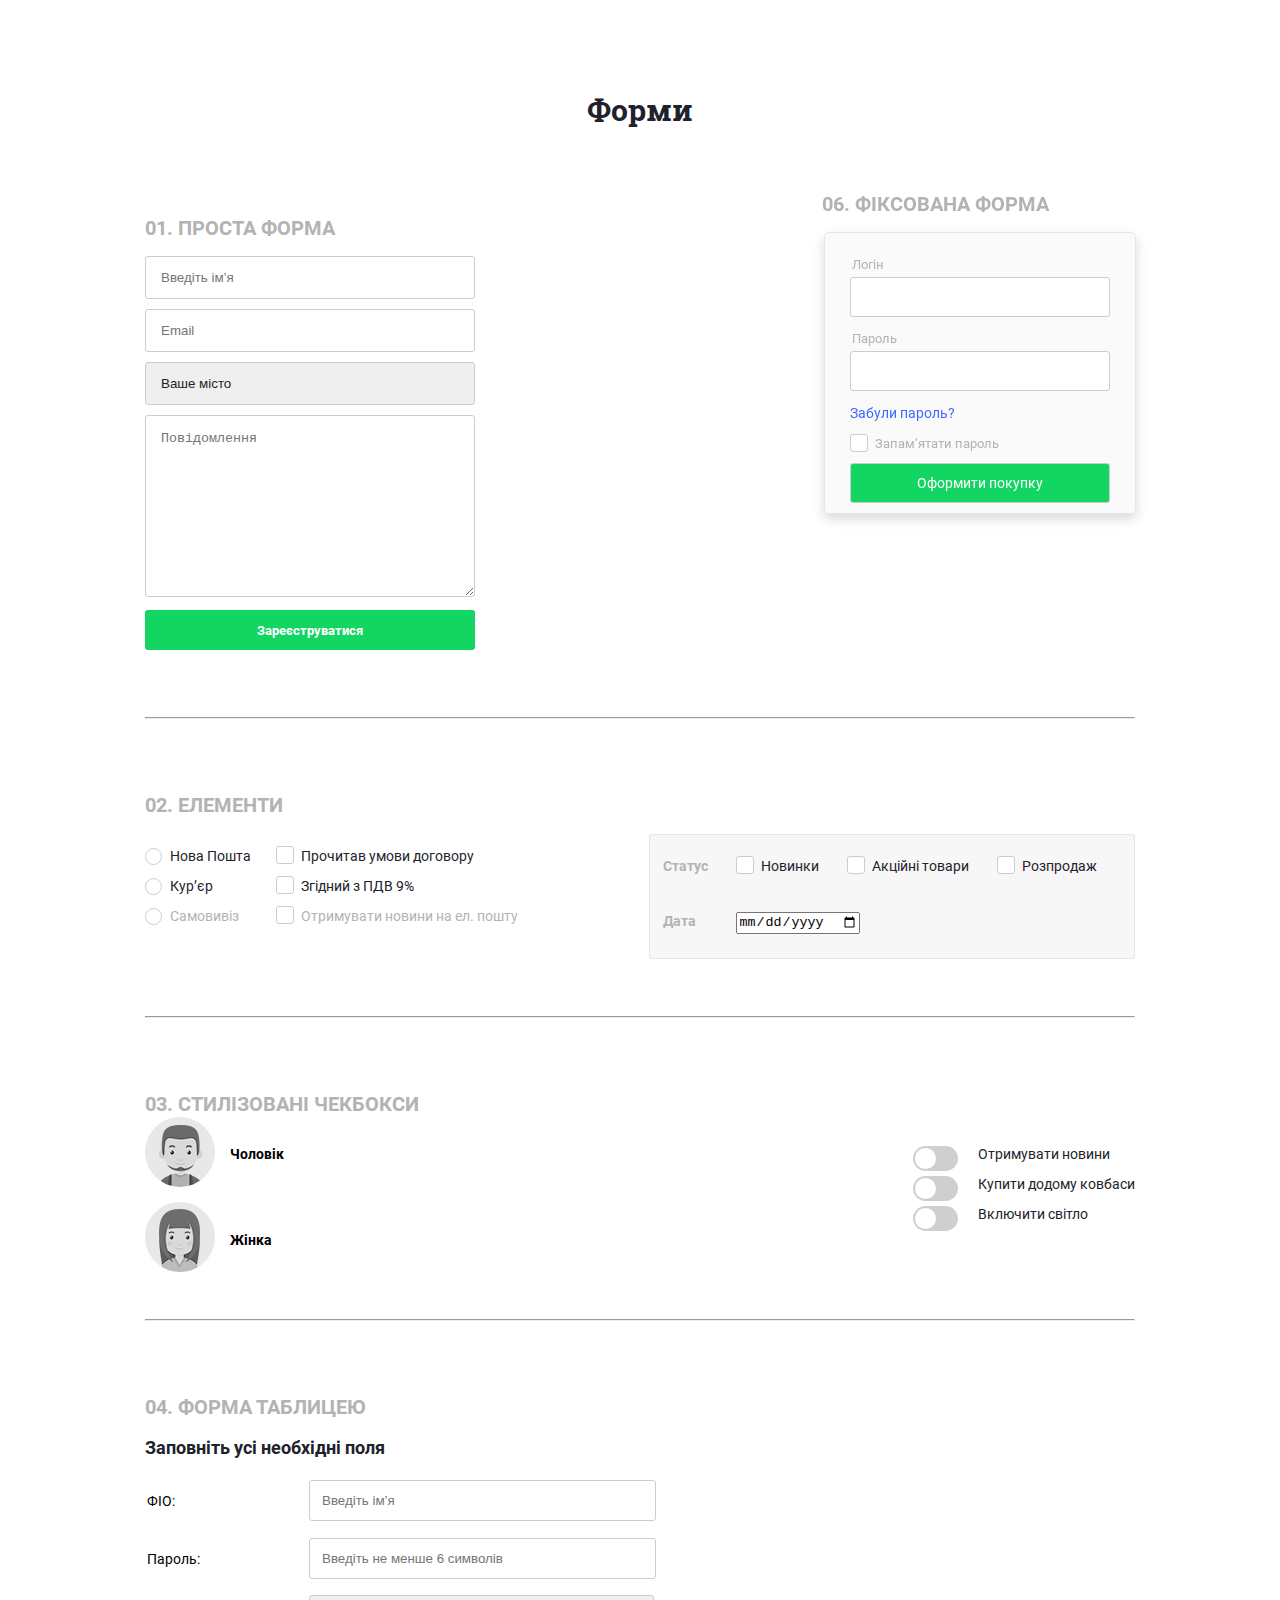
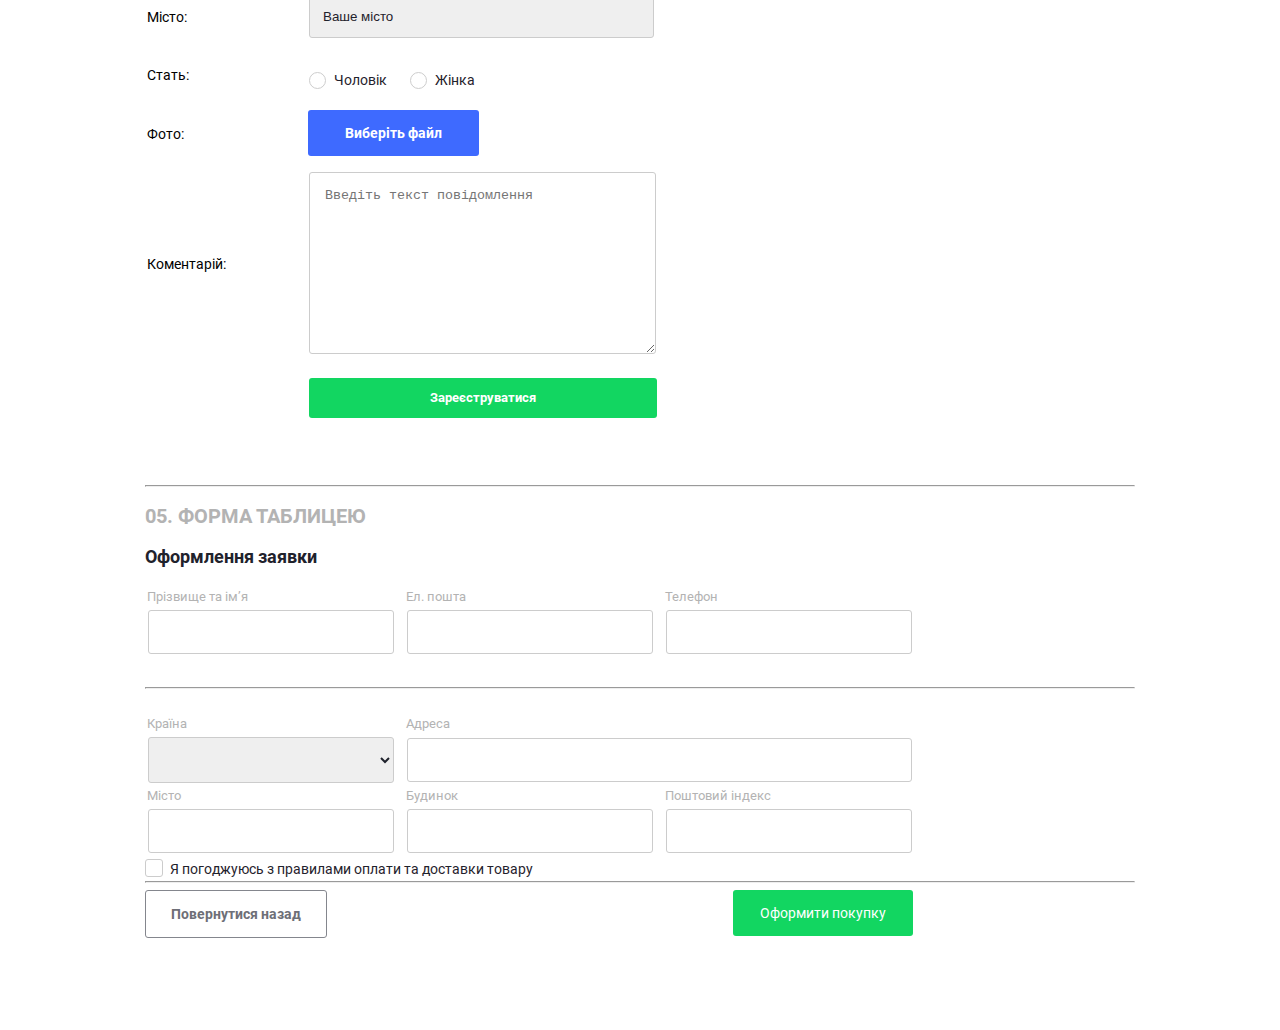
==== commit a162c154: "dorobotka sita" ====
--- a/index.html
+++ b/index.html
@@ -180,9 +180,9 @@
           <fieldset>
             <p class="suport"><input type="text" maxlength="30" name="#" id="login" ><label for="login" class="f6absol">Логін</label></p>
             <p class="suport"><input type="email" maxlength="30" name="mail" id="password"><label for="password" class="f6absol">Пароль</label></p>
-            <p><a href="#">Забули пароль?</a></p>
+            <p class="drem"><a href="#">Забули пароль?</a></p>
             <p class="f6checkb"><input type="checkbox" name="#" value="form_2-checkbox" class="checkbox-check" id="f6rem"><label class="style-checkbox f5stule-chec" for="f6rem">Запам’ятати пароль</label></p>
-            <label class="form_5-submitlab"><input type="submit" name="submit5" class="form_5-submit form_1-submit" value="Оформити покупку"></label>
+            <label class="form_5-submitlab form_6-submitlab"><input type="submit" name="submit5" class="form_5-submit form_1-submit f6sub" value="Оформити покупку"></label>
           </fieldset>
         </form>
       </div>
--- a/css/style.css
+++ b/css/style.css
@@ -1,26 +1,38 @@
 @font-face {
-    font-family: 'Roboto Slab';
-    src: url('RobotoSlab-Regular.eot');
-    src: url('RobotoSlab-Regular.eot?#iefix') format('embedded-opentype'),
-        url('RobotoSlab-Regular.woff2') format('woff2'),
-        url('RobotoSlab-Regular.woff') format('woff'),
-        url('RobotoSlab-Regular.ttf') format('truetype');
-    font-weight: normal;
+    font-family: 'Roboto';
+    src: url('../fonts/Roboto-Bold.eot');
+    src: url('../fonts/Roboto-Bold.eot?#iefix') format('embedded-opentype'),
+        url('../fonts/Roboto-Bold.woff2') format('woff2'),
+        url('../fonts/Roboto-Bold.woff') format('woff'),
+        url('../fonts/Roboto-Bold.ttf') format('truetype');
+    font-weight: bold;
     font-style: normal;
 }
 
 @font-face {
     font-family: 'Roboto';
-    src: url('Roboto-Regular.eot');
-    src: url('Roboto-Regular.eot?#iefix') format('embedded-opentype'),
-        url('Roboto-Regular.woff2') format('woff2'),
-        url('Roboto-Regular.woff') format('woff'),
-        url('Roboto-Regular.ttf') format('truetype');
+    src: url('../fonts/Roboto-Regular.eot');
+    src: url('../fonts/Roboto-Regular.eot?#iefix') format('embedded-opentype'),
+        url('../fonts/Roboto-Regular.woff2') format('woff2'),
+        url('../fonts/Roboto-Regular.woff') format('woff'),
+        url('../fonts/Roboto-Regular.ttf') format('truetype');
     font-weight: normal;
     font-style: normal;
 }
+
+@font-face {
+    font-family: 'Roboto Slab';
+    src: url('../fonts/RobotoSlab-Bold.eot');
+    src: url('../fonts/RobotoSlab-Bold.eot?#iefix') format('embedded-opentype'),
+        url('../fonts/RobotoSlab-Bold.woff2') format('woff2'),
+        url('../fonts/RobotoSlab-Bold.woff') format('woff'),
+        url('../fonts/RobotoSlab-Bold.ttf') format('truetype');
+    font-weight: bold;
+    font-style: normal;
+}
 html{
   font-size: 14px;
+  font-family: "Roboto";
 }
 body{
   margin: 0;
@@ -55,11 +67,12 @@
   text-align: center;
 }
 h2{
- font-size: 20px;
- letter-spacing: 0px;
- color: #b3b3b3;
- font-family: "Roboto";
- font-weight: 700;
+  font-size: 20px;
+  text-transform: uppercase;
+  letter-spacing: 0px;
+  color: #b3b3b3;
+  font-family: "Roboto";
+  font-weight: 700;
 }
 .form_1,
 .form_2,
@@ -101,11 +114,13 @@
 
 }
 .form_1 form .form_1-submit{
-  background-color: #12d661;
-  border: 0;
+  font-family: "Roboto";
+  font-weight: bold;
   height: 40px;
   width: 330px;
   color: #fff;
+  background-color: #12d661;
+  border: 0;
 }
 .form_2 input{
   display: inline-block;
@@ -290,7 +305,8 @@
 .women:checked+label::before{
   background-image: url(../images/women_color.png);
 }
-.form_4 p{
+.form_4 p,
+.form_5>p{
   font-size: 18px;
   color: #1f222c;
   font-family: "Roboto";
@@ -345,12 +361,6 @@
   width: 348px;
   margin: 0;
 }
-.form_5>p{
-  font-size: 18px;
-  color: #1f222c;
-  font-family: "Roboto";
-  font-weight: 700;
-}
 .f5table_1{
   margin: 40px 0 30px;
 }
@@ -383,7 +393,6 @@
   font-size: 13px;
   color: #b3b3b3;
   font-family: "Roboto";
-  font-weight: 400;
   left: 0;
   top: -20px;
 }
@@ -416,28 +425,28 @@
 .form_5 .form_5-submit{
   width: 180px;
   padding: 15px 0;
-  top: 0;
   color: #fff;
   background-color: #12d661;
   border: 0;
 }
 .form_6{
+  position: fixed;
   width: 310px;
-  position: fixed;
-  left: 0;
-  top: 0;
-}
-.form_6 p{
-  display: inline-block;
+  right: calc(50% - 492px);
+  top: 175px;
 }
 .form_6 fieldset{
+  max-width: 260px;
+  max-height: 270px;
+  height: 100%;
+  padding: 10px 25px;
   background: #fafafa;
-  border: 1px solid #e5e5e5;
-  border-radius: 3px;
-  padding: 20px 25px;
+  border: 1px solid #e6e6e6;
+  border-radius: 5px;
+  filter: drop-shadow(0px 5px 6px rgba(0,0,0,0.15));
 }
 .form_6 input{
-  width: 258px;
+  width: 238px;
   padding: 11px 10px;
   margin: 20px 0 0;
 }
@@ -452,6 +461,7 @@
   left: 2px;
   top: 0;
 }
+
 .form_6 a{
   color: #3e6aff;
   text-decoration: none;
@@ -459,6 +469,9 @@
  .form_6 .f6checkb{
   margin: 12px 0;
 }
-.form_6>.form_5-submit{
+.form_6 .f6sub{
   margin: 0;
-}
+  width: 100%;
+  color: #fff;
+  background-color: #12d661;
+}
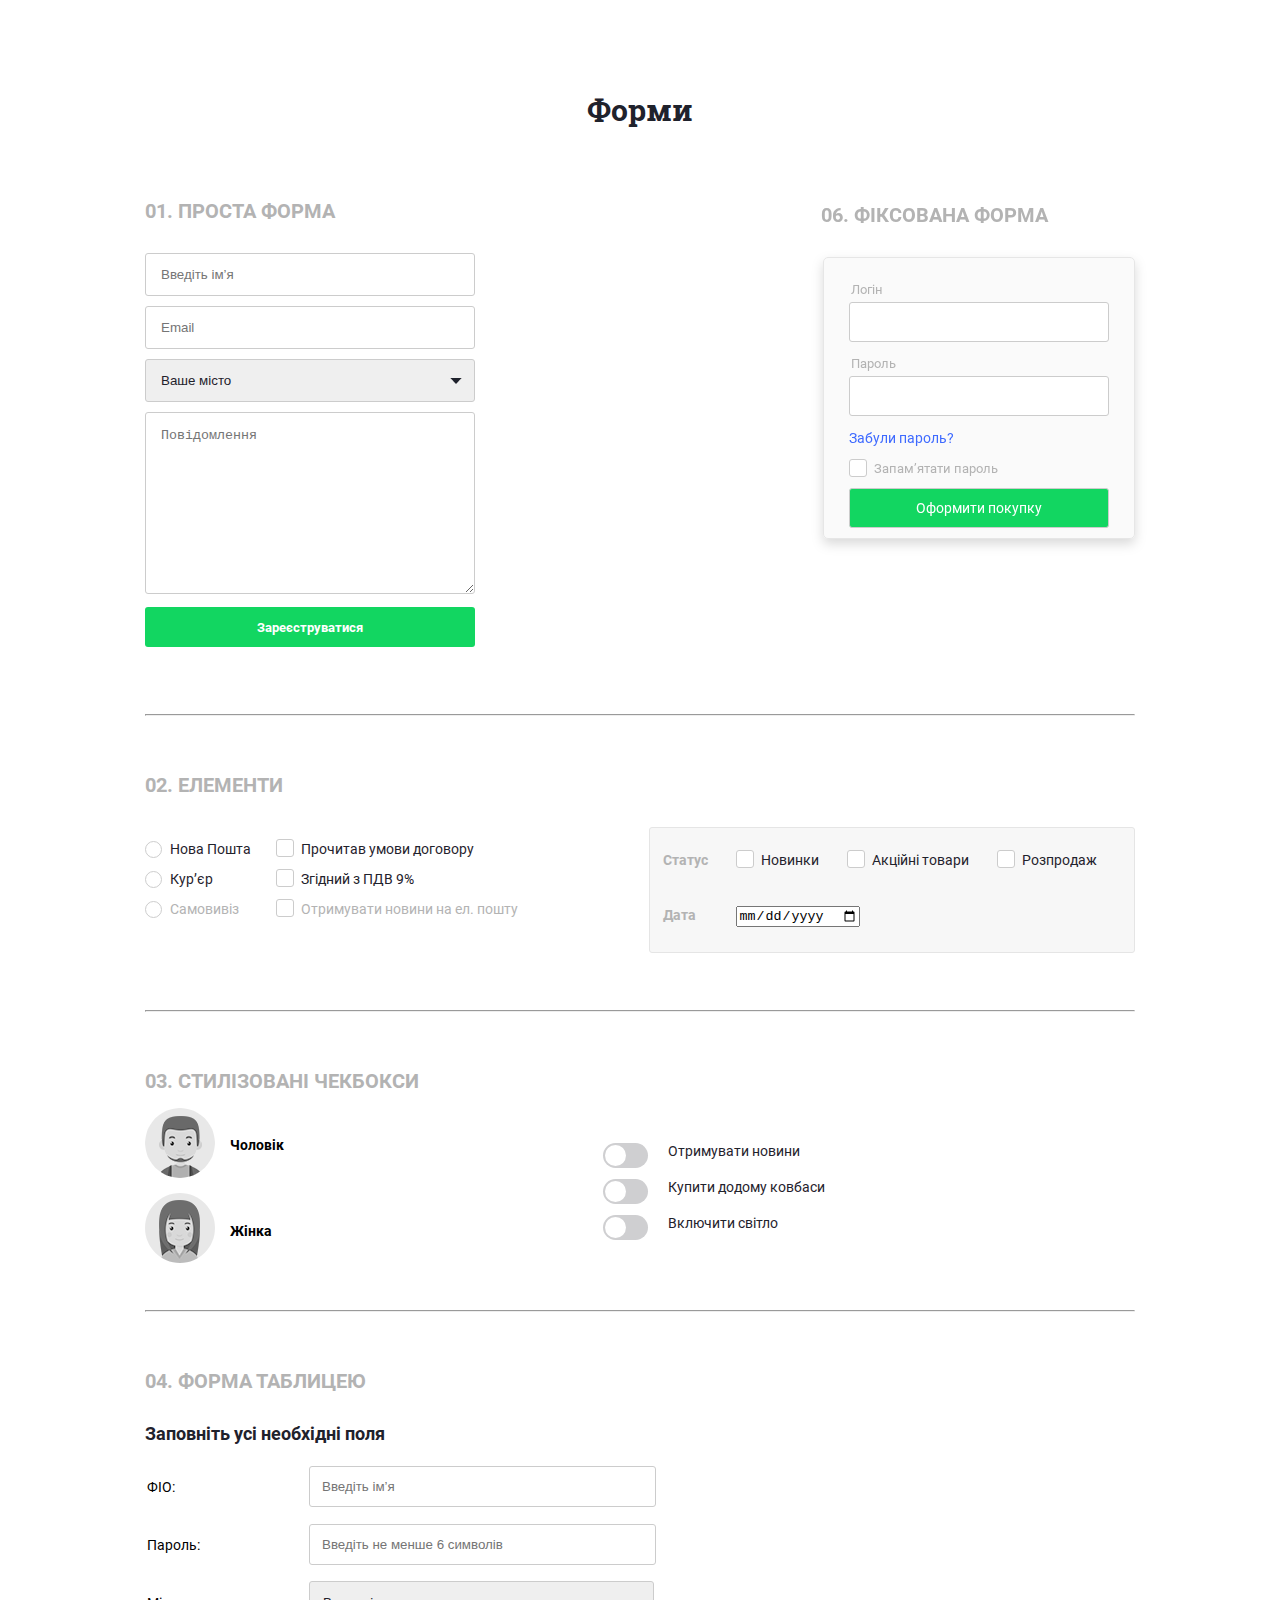
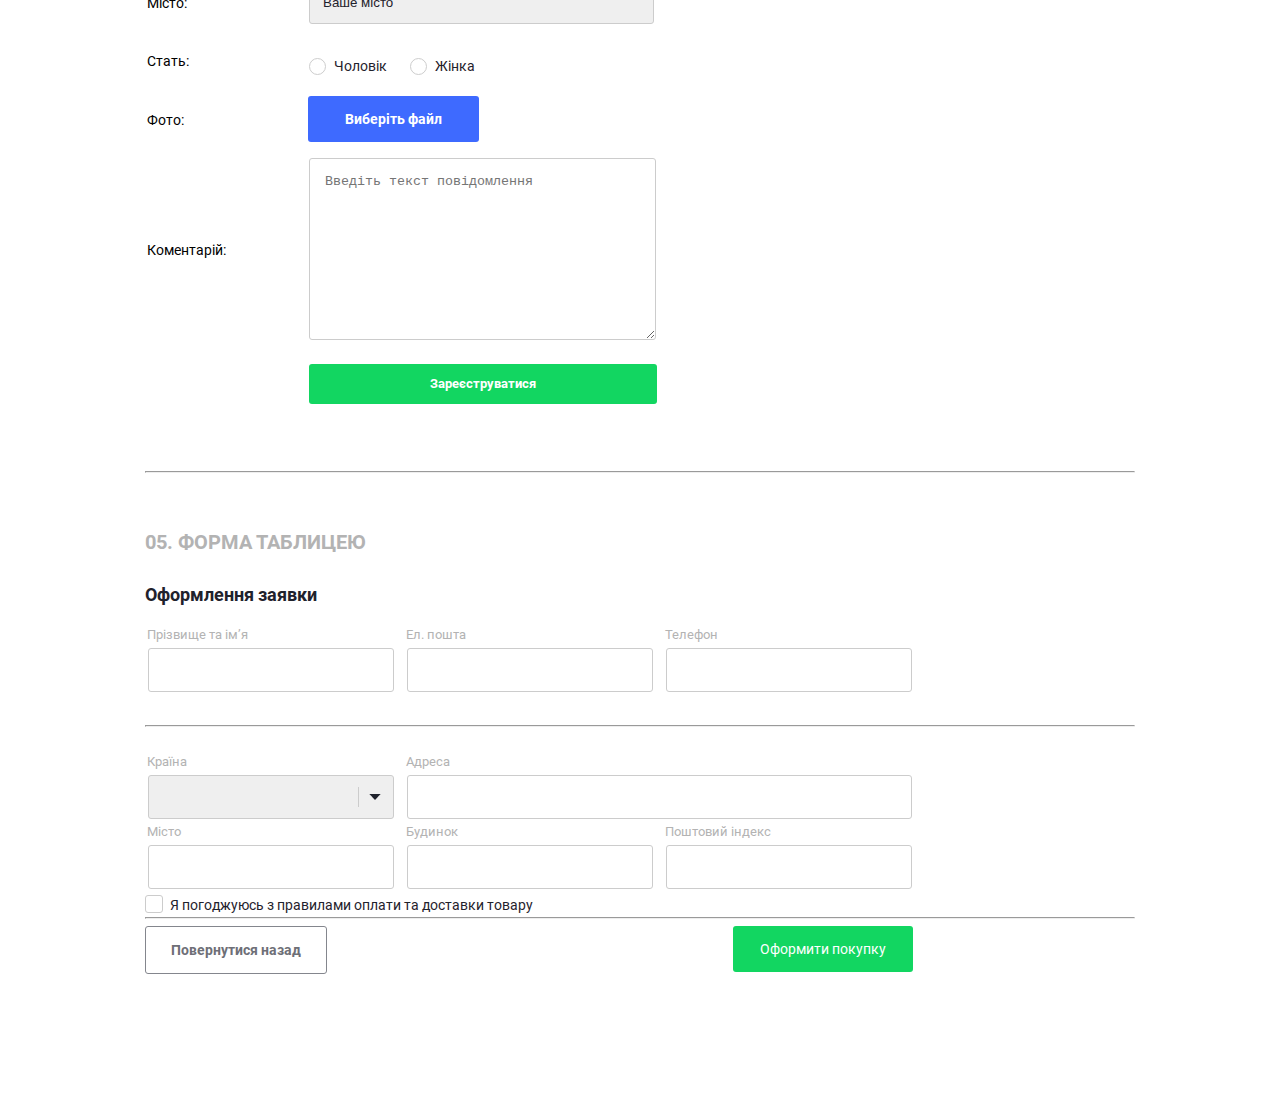
==== commit f27b4dc3: "patch" ====
--- a/index.html
+++ b/index.html
@@ -16,13 +16,15 @@
         <form action="send.php" method="post">
           <label><input type="text" maxlength="30" name="#" placeholder="Введіть ім’я"></label>
           <label><input type="email" maxlength="30" name="mail" placeholder="Email"></label>
-          <label>
-            <select name="f1location" class="form_1-location">
+          <p class="suport f1p">
+            <select name="f1location" class="form_1-location" id="f1sel">
               <option selected disabled>Ваше місто</option>
-              <option value="1">Пункт 1</option>
-              <option value="2">Пункт 2</option>
+              <option value="1">Київ</option>
+              <option value="2">Львів</option>
+              <option value="3">Хмельницький</option>
             </select>
-          </label>
+            <label for="f1sel"></label>
+          </p>
           <label><textarea name="form_1-textarea" cols="30" rows="10" maxlength="150" class="form_1-textarea" placeholder="Повідомлення"></textarea></label>
           <label><input type="submit" name="submit" class="form_1-submit" value="Зареєструватися"></label>
         </form>
@@ -70,7 +72,7 @@
           <div action="send.php" method="GET" class=" form_3-checkbox right">
             <p><input  type="checkbox" name="getnews" class="style-check" id="getnews"><label for="getnews">Отримувати новини</label></p>
             <p><input  type="checkbox" name="buyhomemeat" class="style-check" id="buyhomemeat"><label for="buyhomemeat">Купити додому ковбаси</label></p>
-            <p><input  type="checkbox" name="turnonlight" class="style-check" id="turnonlight"><label for="turnonlight">Включити світло</label></p>
+            <p class="f1p"><input  type="checkbox" name="turnonlight" class="style-check" id="turnonlight"><label for="turnonlight">Включити світло</label></p>
           </div>
         </form>
       </div>
@@ -90,7 +92,7 @@
               <tr>
                 <td><label for="f4enter">Пароль:</label></td>
                 <td>
-                    <input type="text" maxlength="30" name="enter6simvol" id="f4enter" placeholder="Введіть не менше 6 символів">
+                    <input type="password" maxlength="30" name="enter6simvol" id="f4enter" placeholder="Введіть не менше 6 символів">
                 </td>
               </tr>
               <tr>
@@ -149,12 +151,14 @@
           <hr>
           <table class="f5table_2">
             <tr>
-              <td>
+              <td class="suport">
                   <select name="#" class="form_5-location" id="f5cantry">
                     <option selected disabled>&nbsp;</option>
                     <option>Індонезія</option>
                     <option>Індонезія2</option>
                   </select>
+                  <span class="form_5sp-location"></span>
+                  <span class="form_5s-location"></span>
                   <label for="f5cantry">Країна</label></td>
               <td><input type="text" id="f5adres" class="f5adres"><label for="f5adres">Адреса</label></td>
             </tr>
@@ -166,7 +170,7 @@
               <td><input type="text" id="f5postind"><label for="f5postind">Поштовий індекс</label></td>
             </tr>
           </table>
-          <div class="suport f5p"><input type="checkbox" name="#" value="form_2-checkbox" class="checkbox-check" id="f5iagree"><label class="style-checkbox f5stule-chec" for="f5iagree">Я погоджуюсь з правилами оплати та доставки товару</label></div>
+          <p class="suport f5p"><input type="checkbox" name="#" value="form_2-checkbox" class="checkbox-check" id="f5iagree"><label class="style-checkbox f5stule-chec" for="f5iagree">Я погоджуюсь з правилами оплати та доставки товару</label></p>
           <hr>
           <div class="suport f5div">
             <a href="#" class="getback left">Повернутися назад</a>
@@ -178,15 +182,15 @@
         <h2>06. фіксована форма</h2>
         <form action="send.php">
           <fieldset>
-            <p class="suport"><input type="text" maxlength="30" name="#" id="login" ><label for="login" class="f6absol">Логін</label></p>
-            <p class="suport"><input type="email" maxlength="30" name="mail" id="password"><label for="password" class="f6absol">Пароль</label></p>
+            <p class="suport"><input type="text" maxlength="30" name="login" id="login" ><label for="login" class="f6absol">Логін</label></p>
+            <p class="suport"><input type="password" maxlength="30" name="password" id="password"><label for="password" class="f6absol">Пароль</label></p>
             <p class="drem"><a href="#">Забули пароль?</a></p>
             <p class="f6checkb"><input type="checkbox" name="#" value="form_2-checkbox" class="checkbox-check" id="f6rem"><label class="style-checkbox f5stule-chec" for="f6rem">Запам’ятати пароль</label></p>
             <label class="form_5-submitlab form_6-submitlab"><input type="submit" name="submit5" class="form_5-submit form_1-submit f6sub" value="Оформити покупку"></label>
           </fieldset>
         </form>
-      </div>
-    </main>
-  </div>
-</body>
-</html>
+        </div>
+      </main>
+    </div>
+  </body>
+  </html>
--- a/css/style.css
+++ b/css/style.css
@@ -67,6 +67,7 @@
   text-align: center;
 }
 h2{
+  margin: 0 0 30px;
   font-size: 20px;
   text-transform: uppercase;
   letter-spacing: 0px;
@@ -91,15 +92,29 @@
   border-radius: 3px;
   color: #b3b3b3;
 }
-.form_1-location,
-.form-location{
+select{
+  -webkit-appearance: none;
+  appearance: none;
+}
+.form_1-location{
   width: 330px;
   padding: 13px 15px;
   margin-bottom: 10px;
   border: 1px solid #ccc;
   border-radius: 3px;
   color: #1f222c;
-  -webkit-appearance: none;
+}
+.wrapper .f1p{
+  margin: 0;
+}
+.form_1-location+label{
+  position: absolute;
+  top: 15px;
+  right: 15px;
+  border: 4.5px solid #1f222c;
+  border-top-color:  transparent;
+  border-left-color:  transparent;
+  transform: rotate(45deg);
 }
 .form_1-textarea{
   padding: 15px;
@@ -121,6 +136,10 @@
   color: #fff;
   background-color: #12d661;
   border: 0;
+}
+.form_1-submit:hover{
+  filter: drop-shadow(0px 2px 2.5px rgba(8,118,52,0.35));
+  background-color: #07be51;
 }
 .form_2 input{
   display: inline-block;
@@ -305,6 +324,12 @@
 .women:checked+label::before{
   background-image: url(../images/women_color.png);
 }
+.form_3{
+  width: 680px;
+}
+.form_3-checkbox p{
+  margin: 20px 0;
+}
 .form_4 p,
 .form_5>p{
   font-size: 18px;
@@ -361,6 +386,9 @@
   width: 348px;
   margin: 0;
 }
+.form_5{
+  padding: 50px 0;
+}
 .f5table_1{
   margin: 40px 0 30px;
 }
@@ -384,9 +412,27 @@
   font-family: "Roboto";
   font-weight: 400;
   width: 218px;
+
 }
 .form_5 select{
   width: 246px;
+}
+.form_5s-location{
+  position: absolute;
+  top: 16px;
+  right: 25px;
+  border: 4.5px solid #1f222c;
+  border-top-color:  transparent;
+  border-left-color:  transparent;
+  transform: rotate(45deg);
+}
+.form_5sp-location{
+  position: absolute;
+  width: 5px;
+  height: 20px;
+  top: 29%;
+  right: 45px;
+  border-right: 1px solid #ccc;
 }
 .form_5 label{
   position: absolute;
@@ -432,8 +478,8 @@
 .form_6{
   position: fixed;
   width: 310px;
-  right: calc(50% - 492px);
-  top: 175px;
+  right: calc(50% - 491px);
+  top: 203px;
 }
 .form_6 fieldset{
   max-width: 260px;
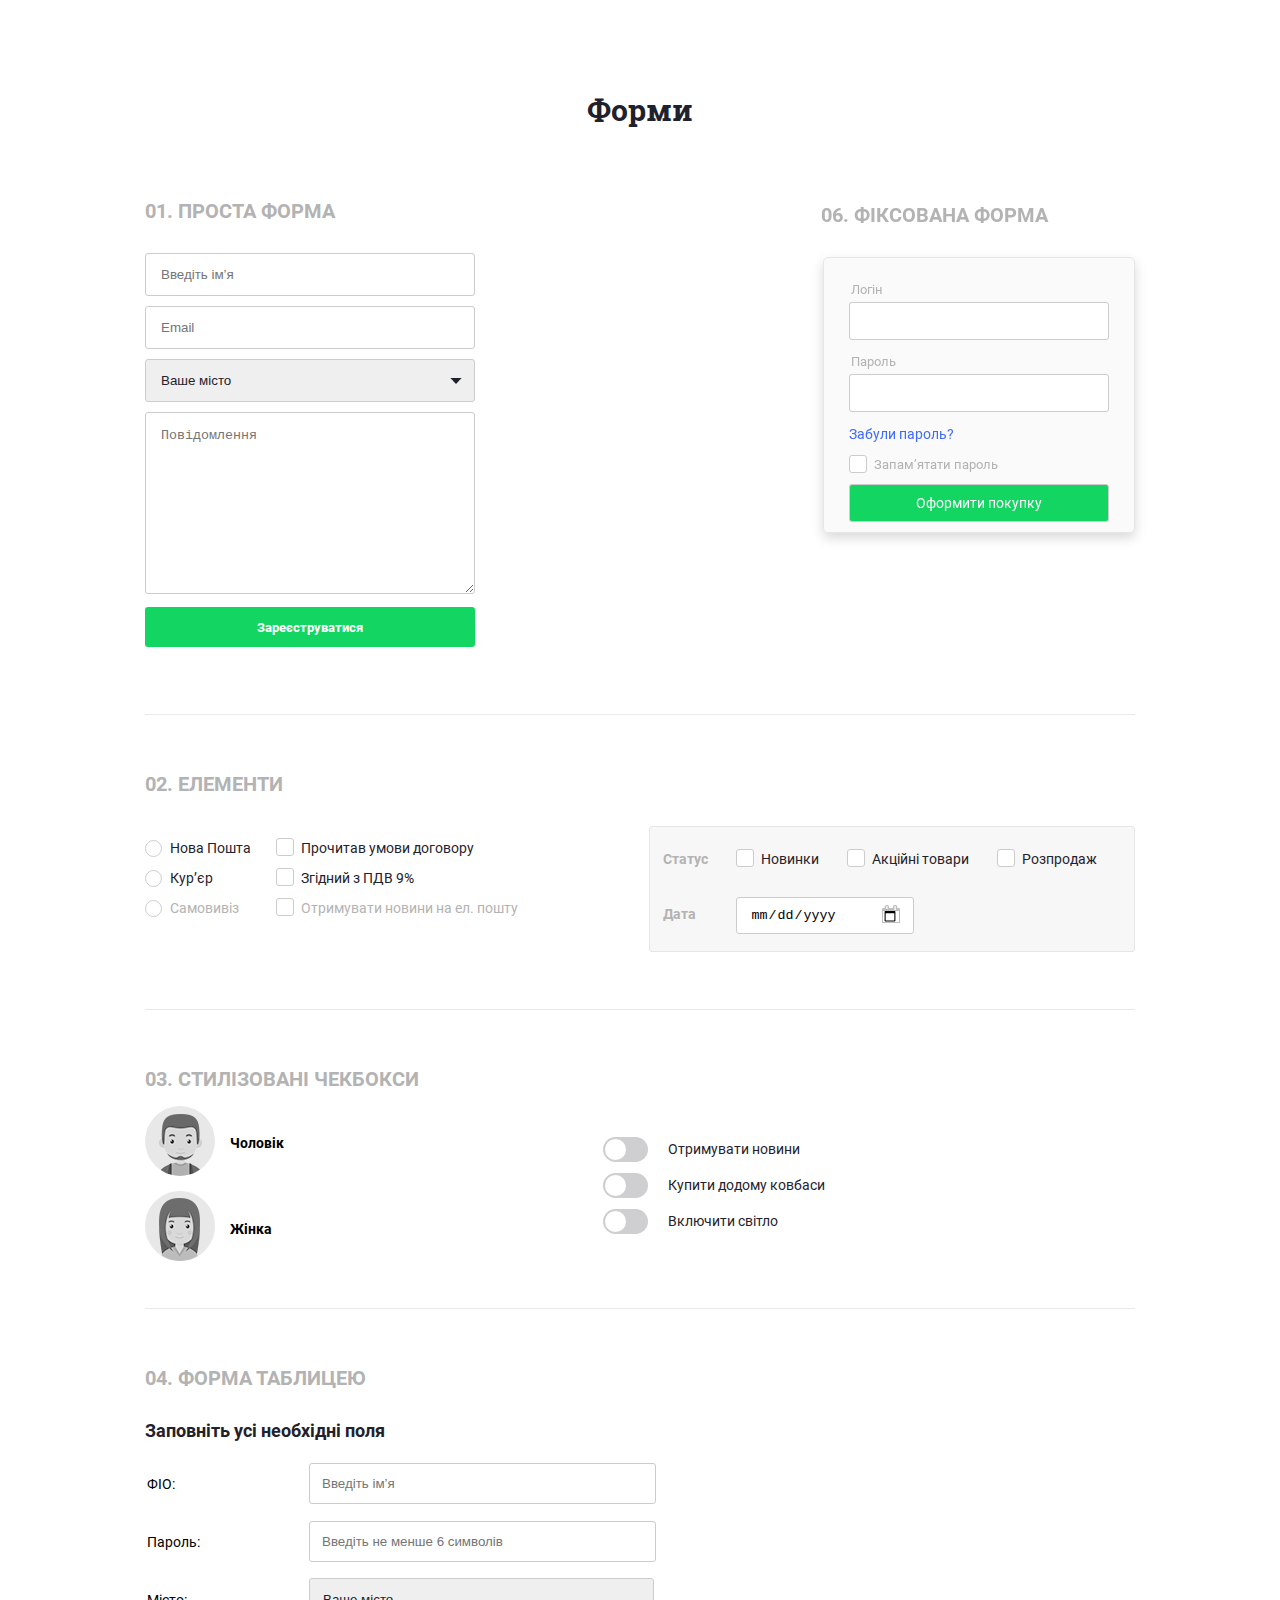
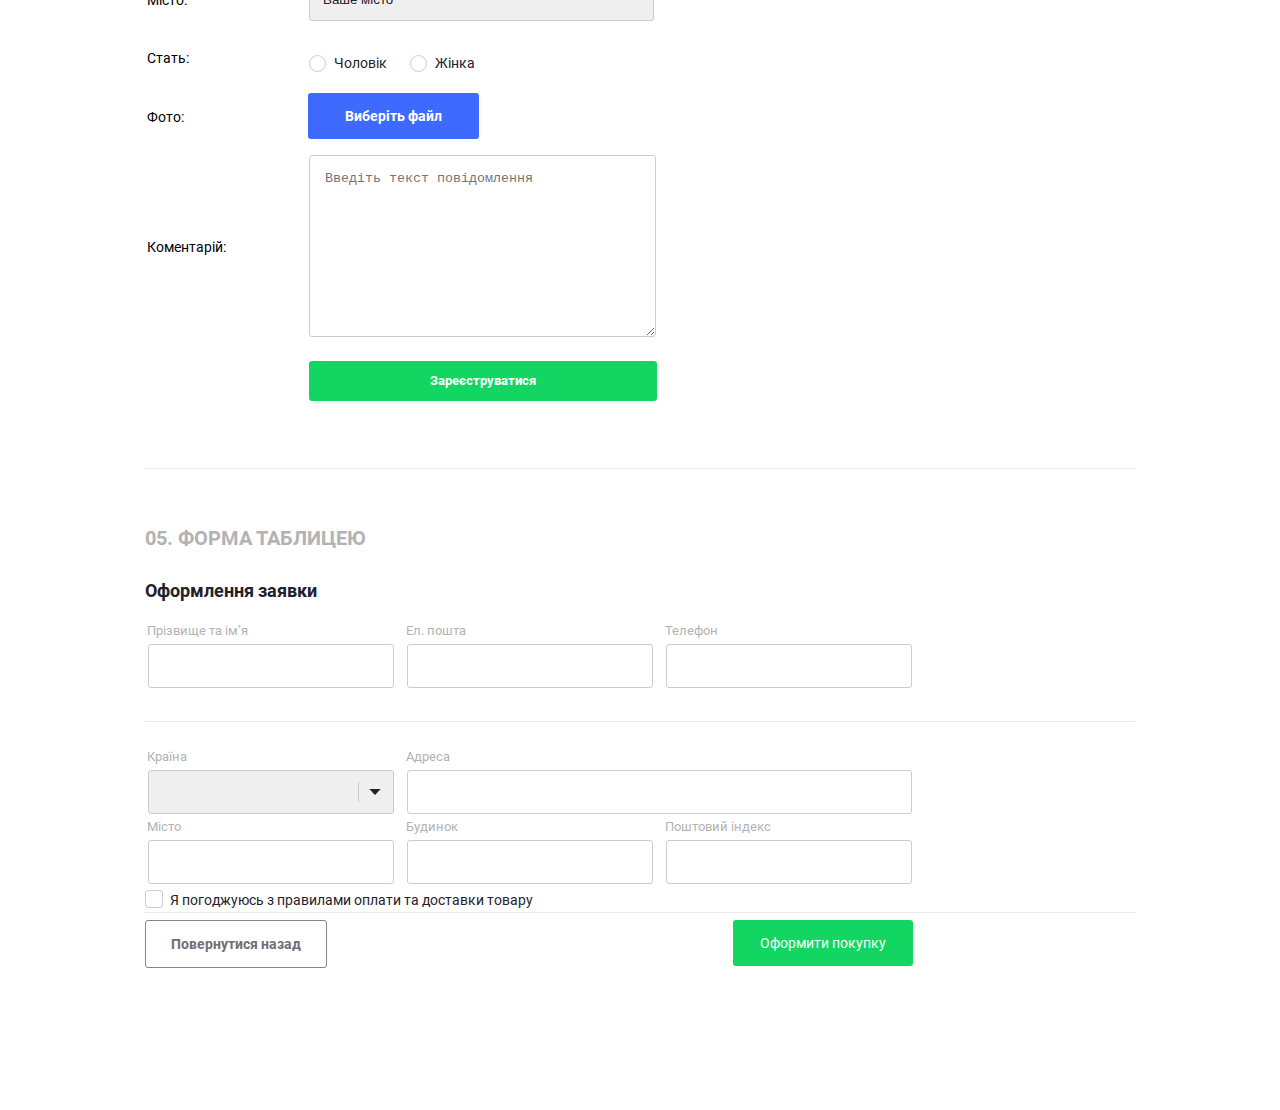
==== commit d3900356: "patch form5" ====
--- a/index.html
+++ b/index.html
@@ -55,7 +55,7 @@
                 <input type="checkbox" name="#" value="form_2-checkbox" class="checkbox-check" id="salle"><label class="style-checkbox" for="salle">Розпродаж</label>
               </p>
               <p>
-                <input type="date"><label></label>
+                <input type="date" class="f2date" id="f2date"><label for="f2date" class="f2dateleb"></label>
               </p>
             </fieldset>
           </div>
@@ -67,7 +67,7 @@
         <form action="send.php" method="get">
           <div class="form_3-radio left">
             <p class="pmen"><input type="radio" name="#" value="form_3-radio" class="f3radio-check men" id="menradio"><label class="style-radio" for="menradio">Чоловік</label></p>
-            <p class="pwomen"><input type="radio" name="#" value="form_3-radio" class="f3radio-check women" id="womenradio"><label class="style-radio" for="womenradio">Жінка</label></p>
+            <p class="pwomen"><input type="radio" name="#" value="form_3-radio" class="f3radio-check women" id="womenrad"><label class="style-radio" for="womenrad">Жінка</label></p>
           </div>
           <div action="send.php" method="GET" class=" form_3-checkbox right">
             <p><input  type="checkbox" name="getnews" class="style-check" id="getnews"><label for="getnews">Отримувати новини</label></p>
@@ -143,9 +143,9 @@
         <form action="send.php" method="post">
           <table class="f5table_1">
             <tr>
-              <td><input type="text" id="f5namelasname"><label for="f5namelasname">Прізвище та ім’я</label></td>
-              <td><input type="email" id="f5email"><label for="f5email">Ел. пошта</label></td>
-              <td><input type="text" id="f5number"><label for="f5number">Телефон</label></td>
+              <td><input type="text" maxlength="30" id="f5namelasname"><label for="f5namelasname">Прізвище та ім’я</label></td>
+              <td><input type="email" maxlength="30" id="f5email"><label for="f5email">Ел. пошта</label></td>
+              <td><input type="text"  maxlength="15"id="f5number"><label for="f5number">Телефон</label></td>
             </tr>
           </table>
           <hr>
@@ -160,14 +160,14 @@
                   <span class="form_5sp-location"></span>
                   <span class="form_5s-location"></span>
                   <label for="f5cantry">Країна</label></td>
-              <td><input type="text" id="f5adres" class="f5adres"><label for="f5adres">Адреса</label></td>
+              <td><input type="text" maxlength="30" id="f5adres" class="f5adres"><label for="f5adres">Адреса</label></td>
             </tr>
           </table>
           <table class="f5table_3">
             <tr>
-              <td><input type="text" id="f5sity"><label for="f5sity">Місто</label></td>
-              <td><input type="text" id="f5house"><label for="f5house">Будинок</label></td>
-              <td><input type="text" id="f5postind"><label for="f5postind">Поштовий індекс</label></td>
+              <td><input type="text" maxlength="30" id="f5sity"><label for="f5sity">Місто</label></td>
+              <td><input type="text" maxlength="15" id="f5house"><label for="f5house">Будинок</label></td>
+              <td><input type="text"  maxlength="15"id="f5postind"><label for="f5postind">Поштовий індекс</label></td>
             </tr>
           </table>
           <p class="suport f5p"><input type="checkbox" name="#" value="form_2-checkbox" class="checkbox-check" id="f5iagree"><label class="style-checkbox f5stule-chec" for="f5iagree">Я погоджуюсь з правилами оплати та доставки товару</label></p>
--- a/css/style.css
+++ b/css/style.css
@@ -46,7 +46,10 @@
   padding: 70px 0 140px;
 }
 hr{
+  width: 100%;
+  height: 1px;
   background: #e9e9e9;
+  border: none;
 }
 .left{
   float: left;
@@ -96,6 +99,12 @@
   -webkit-appearance: none;
   appearance: none;
 }
+input:focus,
+textarea:focus,
+select:focus{
+  border-color: #3d69ff;
+  filter: drop-shadow(0 0 2.5px rgba(62,106,255,0.55));
+}
 .form_1-location{
   width: 330px;
   padding: 13px 15px;
@@ -140,6 +149,7 @@
 .form_1-submit:hover{
   filter: drop-shadow(0px 2px 2.5px rgba(8,118,52,0.35));
   background-color: #07be51;
+  transition: all 0.5s ease;
 }
 .form_2 input{
   display: inline-block;
@@ -247,13 +257,14 @@
   width: 45px;
   height: 25px;
   left: 0;
+  top: -4px;
   background-color: #cfcfd1;
   border-radius: 25px;
 }
 .style-check+label::after{
   width: 21px;
   height: 21px;
-  top: 2px;
+  top: -2px;
   left: 2px;
   background-color: white;
   border-radius: 50%;
@@ -283,7 +294,27 @@
   font-family: "Roboto";
   font-weight: 700;
 }
-.form_2-rightdate
+.f2date{
+  width: 148px;
+  padding: 9px 14px;
+  border-radius: 3px;
+  background-color: #ffffff;
+  border: 1px solid #cccccc;
+}
+.f2date+label{
+  position: relative;
+}
+.f2date+label::before{
+  content: "";
+  position: absolute;
+  width: 18px;
+  height: 18px;
+  right: 14px;
+  top: -1px;
+  background-image: url(../images/date.png);
+}
+::-webkit-inner-spin-button { display: none; }
+
 .background{
   position: absolute;
   left: 0;
@@ -320,9 +351,13 @@
 }
 .men:checked+label::before{
     background-image: url(../images/men_color.png);
+    font-size: 16px;
+    color: #3e6aff;
 }
 .women:checked+label::before{
   background-image: url(../images/women_color.png);
+  font-size: 16px;
+  color: #3e6aff;
 }
 .form_3{
   width: 680px;
@@ -467,6 +502,11 @@
   font-weight: 700;
   border: 1px solid #84868d;
   border-radius: 3px;
+}
+.getback:hover{
+  background: #6e6f77;
+  color: white;
+  transition: all 0.5s ease;
 }
 .form_5 .form_5-submit{
   width: 180px;
@@ -493,7 +533,7 @@
 }
 .form_6 input{
   width: 238px;
-  padding: 11px 10px;
+  padding: 10px 10px;
   margin: 20px 0 0;
 }
 .form_6 label{
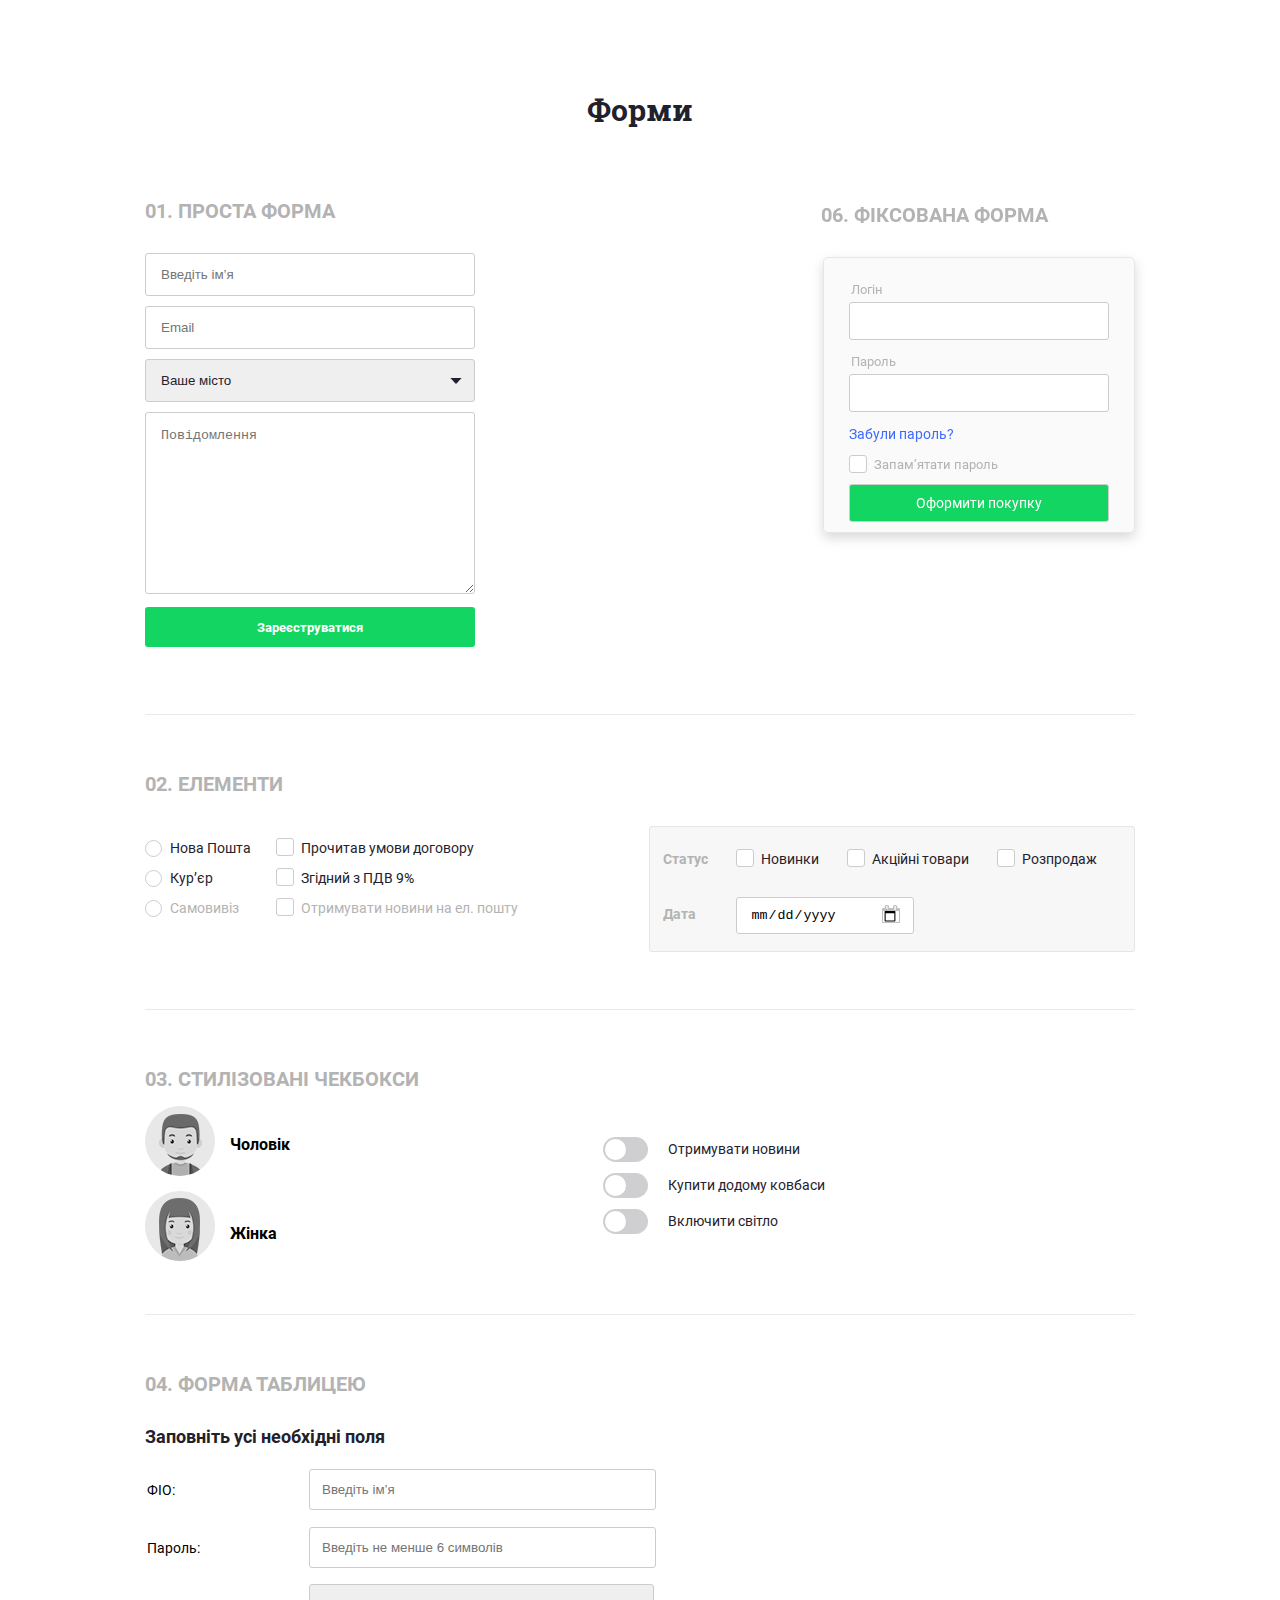
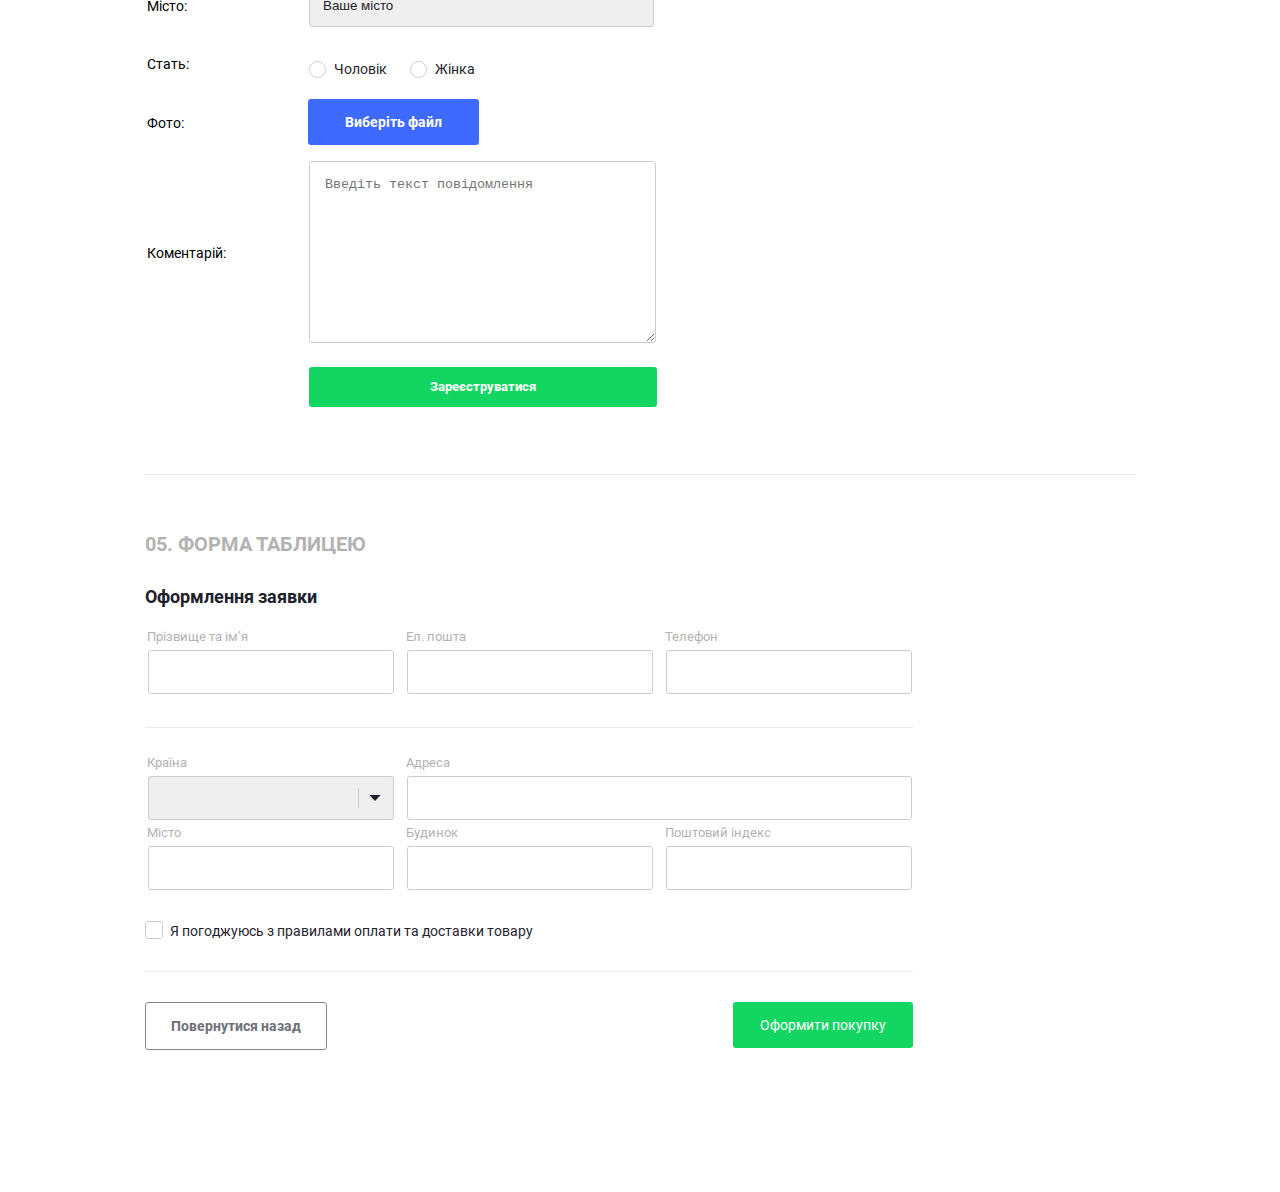
==== commit e9f0e34f: "kinec" ====
--- a/index.html
+++ b/index.html
@@ -69,7 +69,7 @@
             <p class="pmen"><input type="radio" name="#" value="form_3-radio" class="f3radio-check men" id="menradio"><label class="style-radio" for="menradio">Чоловік</label></p>
             <p class="pwomen"><input type="radio" name="#" value="form_3-radio" class="f3radio-check women" id="womenrad"><label class="style-radio" for="womenrad">Жінка</label></p>
           </div>
-          <div action="send.php" method="GET" class=" form_3-checkbox right">
+          <div class=" form_3-checkbox right">
             <p><input  type="checkbox" name="getnews" class="style-check" id="getnews"><label for="getnews">Отримувати новини</label></p>
             <p><input  type="checkbox" name="buyhomemeat" class="style-check" id="buyhomemeat"><label for="buyhomemeat">Купити додому ковбаси</label></p>
             <p class="f1p"><input  type="checkbox" name="turnonlight" class="style-check" id="turnonlight"><label for="turnonlight">Включити світло</label></p>
@@ -145,10 +145,10 @@
             <tr>
               <td><input type="text" maxlength="30" id="f5namelasname"><label for="f5namelasname">Прізвище та ім’я</label></td>
               <td><input type="email" maxlength="30" id="f5email"><label for="f5email">Ел. пошта</label></td>
-              <td><input type="text"  maxlength="15"id="f5number"><label for="f5number">Телефон</label></td>
+              <td><input type="text"  maxlength="15" id="f5number"><label for="f5number">Телефон</label></td>
             </tr>
           </table>
-          <hr>
+          <hr class="f5hr">
           <table class="f5table_2">
             <tr>
               <td class="suport">
@@ -167,11 +167,11 @@
             <tr>
               <td><input type="text" maxlength="30" id="f5sity"><label for="f5sity">Місто</label></td>
               <td><input type="text" maxlength="15" id="f5house"><label for="f5house">Будинок</label></td>
-              <td><input type="text"  maxlength="15"id="f5postind"><label for="f5postind">Поштовий індекс</label></td>
+              <td><input type="text"  maxlength="15" id="f5postind"><label for="f5postind">Поштовий індекс</label></td>
             </tr>
           </table>
           <p class="suport f5p"><input type="checkbox" name="#" value="form_2-checkbox" class="checkbox-check" id="f5iagree"><label class="style-checkbox f5stule-chec" for="f5iagree">Я погоджуюсь з правилами оплати та доставки товару</label></p>
-          <hr>
+          <div><hr class="f5hr"></div>
           <div class="suport f5div">
             <a href="#" class="getback left">Повернутися назад</a>
             <label class="form_5-submitlab"><input type="submit" name="submit5" class="form_5-submit form_1-submit right" value="Оформити покупку"></label>
--- a/css/style.css
+++ b/css/style.css
@@ -329,6 +329,10 @@
 }
 .f3radio-check+label{
   padding-left: 85px;
+}
+.men+label,
+.women+label{
+  font-size: 16px;
   font-weight: bold;
 }
 .men+label::before{
@@ -348,6 +352,10 @@
   left: 0;
   top: 70px;
   background-image: url(../images/women.png);
+}
+.men:checked+label,
+.women:checked+label{
+  color: #3e6aff;
 }
 .men:checked+label::before{
     background-image: url(../images/men_color.png);
@@ -423,6 +431,7 @@
 }
 .form_5{
   padding: 50px 0;
+  width: 680px;
 }
 .f5table_1{
   margin: 40px 0 30px;
@@ -447,7 +456,6 @@
   font-family: "Roboto";
   font-weight: 400;
   width: 218px;
-
 }
 .form_5 select{
   width: 246px;
@@ -469,6 +477,10 @@
   right: 45px;
   border-right: 1px solid #ccc;
 }
+.f5hr{
+  width: 113%;
+  margin: 0 0 30px;
+}
 .form_5 label{
   position: absolute;
   font-size: 13px;
@@ -484,11 +496,10 @@
   font-size: 14px;
   color: #1f222c;
 }
-.form_5 .f5table_3{
-  margin-bottom: 25px;
-}
 .form_5 .f5p{
+  display: inline-block;
   width: 100%;
+  margin: 25px 0;
 }
 .form_5 .f5div{
   width: 768px;
